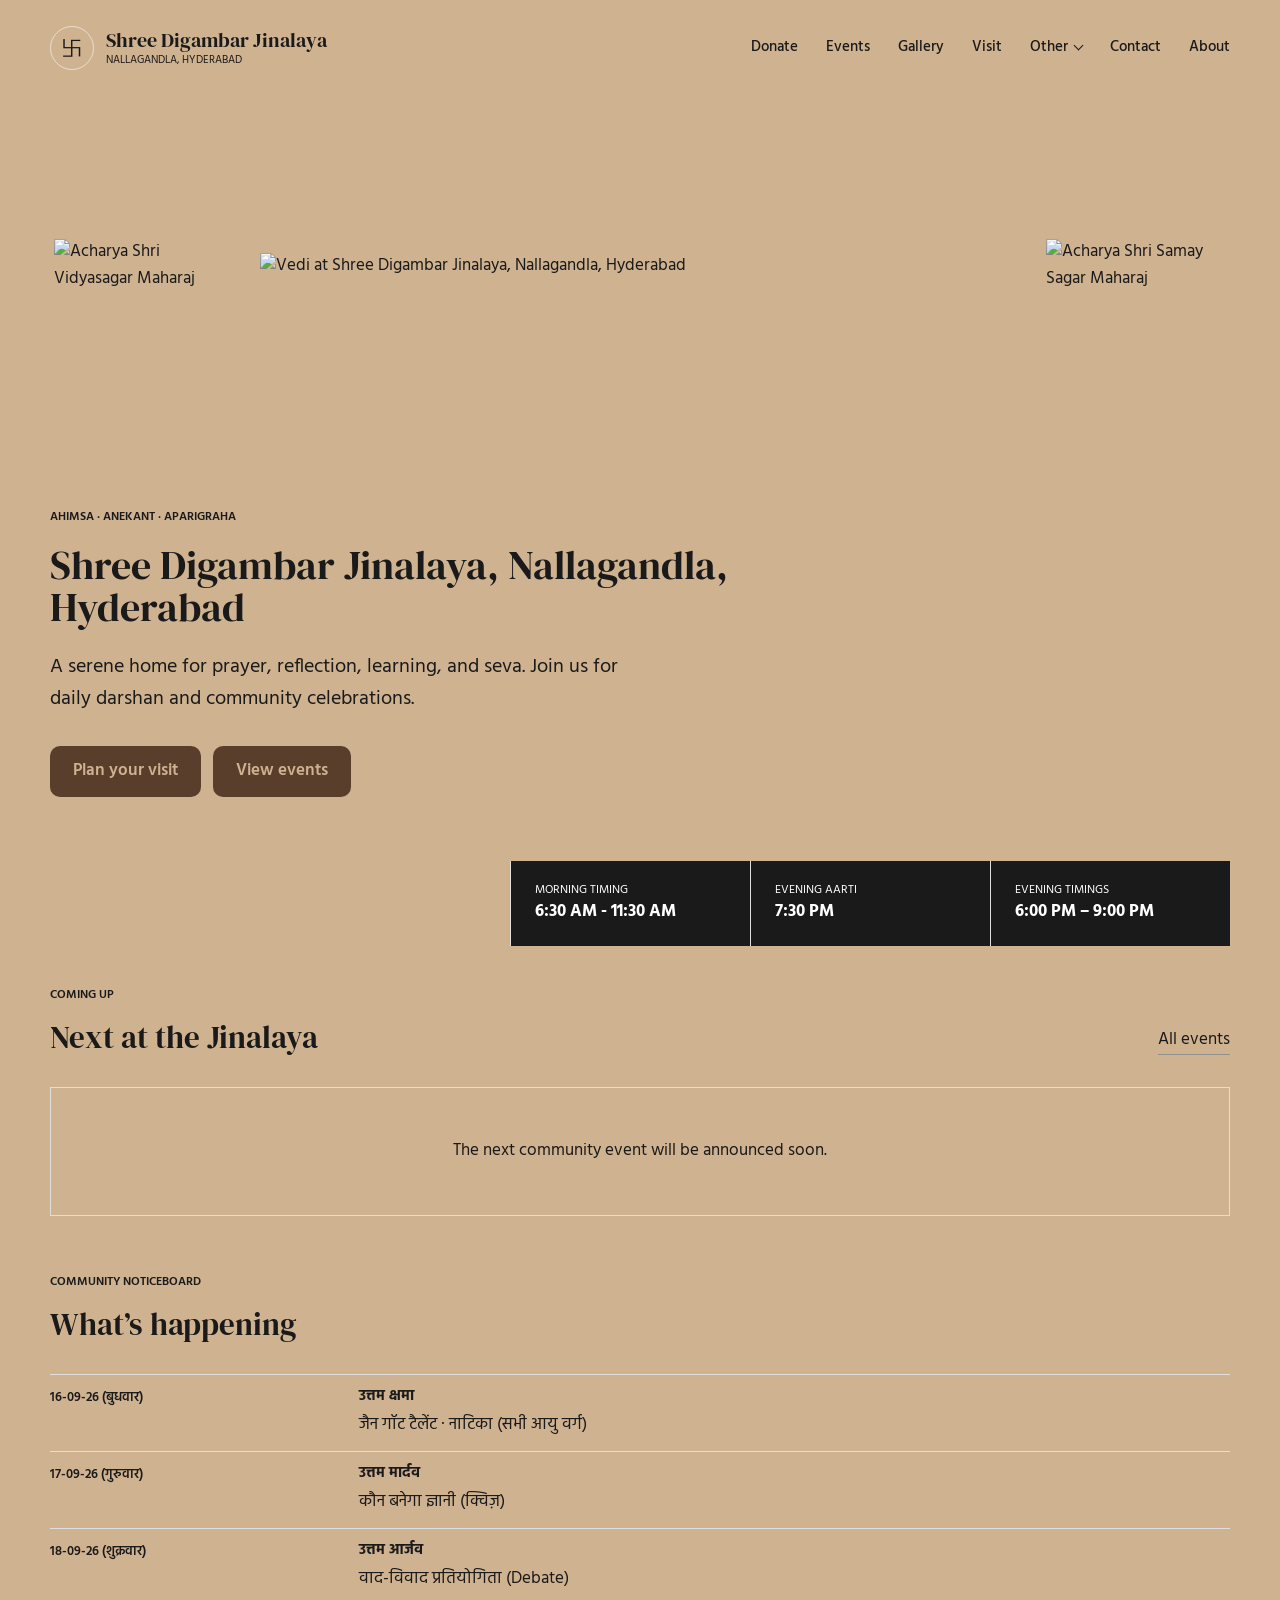
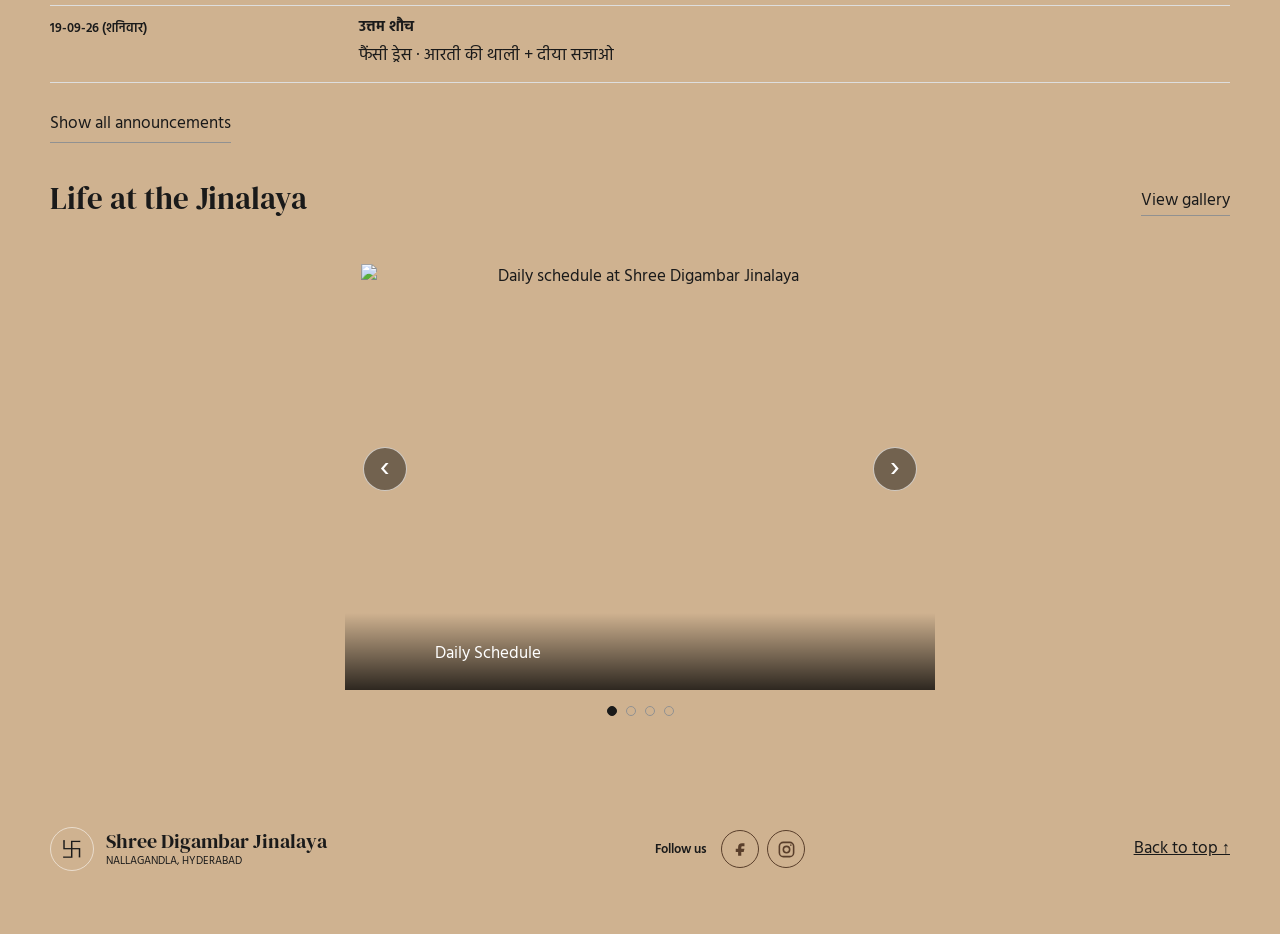
==== index.html @ 064d0849 "v0.1" ====
<!doctype html>
<html lang="en">
<head>
  <meta charset="UTF-8" />
  <meta name="viewport" content="width=device-width, initial-scale=1.0" />
  <meta name="description" content="Official website of Shree Digambar Jinalaya, Nallagandla, Hyderabad." />
  <link rel="icon" href="data:image/svg+xml,<svg xmlns='http://www.w3.org/2000/svg' viewBox='0 0 64 64'><text y='50' font-size='48'>ॐ</text></svg>" />
  <script>(()=>{const p=new URLSearchParams(location.search).get("scoutTheme");document.documentElement.dataset.theme=p||(matchMedia("(prefers-color-scheme: dark)").matches?"dark":"light")})();</script>
  <title>Shree Digambar Jinalaya, Nallagandla, Hyderabad</title>
  <link rel="preconnect" href="https://fonts.googleapis.com" />
  <link rel="preconnect" href="https://fonts.gstatic.com" crossorigin />
  <link href="https://fonts.googleapis.com/css2?family=DM+Serif+Display&family=Hind:wght@400;500;600&display=swap" rel="stylesheet" />
  <link rel="stylesheet" href="styles.css" />
</head>
<body>
  <a class="skip-link" href="#main-content">Skip to content</a>
  <header class="site-header" id="top"><div class="header-inner">
    <a class="brand" href="index.html" aria-label="Temple home"><span class="brand-mark" aria-hidden="true">卐</span><span><strong data-temple-name>Shree Digambar Jinalaya</strong><small>Nallagandla, Hyderabad</small></span></a>
    <button class="menu-button" type="button" aria-expanded="false" aria-controls="primary-nav"><span class="menu-icon" aria-hidden="true"></span><span class="sr-only">Open navigation</span></button>
    <nav id="primary-nav" aria-label="Primary navigation"><a class="nav-donate" href="donate.html">Donate</a><a href="events.html">Events</a><a href="gallery.html">Gallery</a><a href="visit.html">Visit</a><a href="contact.html">Contact</a><a href="about.html">About</a></nav>
  </div></header>
  <main id="main-content">
    <section class="hero" aria-labelledby="hero-title">
      <div class="hero-media"><img class="hero-guide-image hero-guide-image-left" src="assets/images/Home/VidhyaSagarMaharaj.png" alt="Acharya Shri Vidyasagar Maharaj" /><img id="hero-image" class="hero-image" src="" alt="" /><img class="hero-guide-image hero-guide-image-right" src="assets/images/Home/SamaySagar.png" alt="Acharya Shri Samay Sagar Maharaj" /></div>
      <div class="hero-content reveal"><p class="eyebrow">Ahimsa · Anekant · Aparigraha</p><h1 id="hero-title"></h1><p id="hero-welcome" class="hero-copy"></p><div class="hero-actions"><a class="button button-primary" href="visit.html">Plan your visit</a><a class="button button-primary" href="events.html">View events</a></div></div>
      <div class="darshan-strip" aria-label="Temple timings"><div><span>Morning timing</span><strong id="opening-time"></strong></div><div><span>Evening aarti</span><strong id="aarti-time"></strong></div><div><span>Evening timings</span><strong id="evening-hours"></strong></div></div>
    </section>
    <section class="section next-event-section" aria-labelledby="next-event-heading">
      <div class="section-heading reveal"><div><p class="eyebrow">Coming up</p><h2 id="next-event-heading">Next at the Jinalaya</h2></div><a class="text-link" href="events.html">All events</a></div>
      <div id="next-event"></div>
    </section>
    <section class="section announcements-section" aria-labelledby="announcements-heading">
      <div class="section-heading reveal"><div><p class="eyebrow">Community noticeboard</p><h2 id="announcements-heading">What’s happening</h2></div></div>
      <div class="announcement-list" id="announcement-list"></div>
      <button class="text-button announcement-toggle" id="announcement-toggle" type="button" aria-expanded="false" hidden>Show all announcements</button>
    </section>
    <section class="section home-gallery" aria-labelledby="home-gallery-title">
      <div class="section-heading reveal">
        <div>
          <h2 id="home-gallery-title"></h2>
        </div>
        <a class="text-link" href="gallery.html">View gallery</a>
      </div>
      <div id="home-slideshow"></div>
    </section>

    <dialog id="home-image-dialog" aria-label="Highlight image preview">
      <button class="dialog-close" type="button" aria-label="Close image preview">×</button>
      <img src="" alt="" />
      <p></p>
    </dialog>
  </main>
	<script src="content.js"></script>
  <script src="shared-layout.js?v=2"></script>
	<script src="image-data.js?v=2"></script>
  <script src="app.js?v=3"></script></body>
</html>
---- styles.css ----
:root {
  color-scheme: light;
  --cp-bg: #CFB290;
  --cp-bg-elevated: #CFB290;
  --cp-surface: #CFB290;
  --cp-surface-soft: #CFB290;
  --cp-border: #dedede;
  --cp-border-strong: #919191;
  --cp-text: #1a1a1a;
  --cp-text-muted: #1a1a1a;
  --cp-text-soft: #1a1a1a;
  --cp-accent: #1a1a1a;
  --cp-accent-hover: #1a1a1a;
  --cp-accent-soft: rgba(177, 31, 75, 0.08);
  --cp-accent-fg: #1a1a1a;
  --cp-success: #16a34a;
  --cp-danger: #dc2626;
  --cp-warning: #f59e0b;
  --cp-link: #1a1a1a;
  --cp-shadow: 0 18px 48px rgba(0, 0, 0, 0.12);
  --cp-overlay: rgba(255, 255, 255, 0.8);
  --cp-panel: #CFB290;
  --cp-panel-strong: #CFB290;
  --cp-sheen: rgba(255, 255, 255, 0.55);
  --cp-highlight: rgba(177, 31, 75, 0.12);
}

html[data-theme="dark"] {
  color-scheme: light;
  --cp-bg: #CFB290;
  --cp-bg-elevated: #CFB290;
  --cp-surface: #CFB290;
  --cp-surface-soft: #CFB290;
  --cp-border: #765f49;
  --cp-border-strong: #593e2b;
  --cp-text: #1a1a1a;
  --cp-text-muted: #1a1a1a;
  --cp-text-soft: #1a1a1a;
  --cp-accent: #1a1a1a;
  --cp-accent-hover: #1a1a1a;
  --cp-accent-soft: rgba(177, 31, 75, 0.08);
  --cp-accent-fg: #1a1a1a;
  --cp-success: #4ade80;
  --cp-danger: #dc2626;
  --cp-warning: #8a5200;
  --cp-link: #1a1a1a;
  --cp-shadow: 0 18px 48px rgba(0, 0, 0, 0.18);
  --cp-overlay: rgba(207, 178, 144, 0.88);
  --cp-panel: #CFB290;
  --cp-panel-strong: #CFB290;
  --cp-sheen: rgba(255, 255, 255, 0.45);
  --cp-highlight: rgba(177, 31, 75, 0.12);
}

* { box-sizing: border-box; }
html { scroll-behavior: smooth; }
body { margin: 0; background: var(--cp-bg); color: var(--cp-text); font-family: "Hind", "Segoe UI", Aptos, Calibri, -apple-system, BlinkMacSystemFont, sans-serif; font-size: 1.05rem; line-height: 1.6; }
body::before { content: ""; position: fixed; inset: 0; z-index: -1; background-image: radial-gradient(var(--cp-border) 0.7px, transparent 0.7px); background-size: 20px 20px; opacity: 0.35; }
h1, h2, h3, h4, p { margin-top: 0; }
h1, h2 { font-family: "DM Serif Display", Georgia, serif; font-weight: 400; line-height: 1.05; letter-spacing: 0; }
h2 { max-width: 700px; margin-bottom: 0; font-size: clamp(1.1515rem, 2.45vw, 2.156rem); }
h3, h4 { line-height: 1.2; }
h3 { font-size: 0.819em; }
h4 { font-size: 0.7em; }
a { color: inherit; }
button { color: inherit; font: inherit; }
img { display: block; max-width: 100%; }
.sr-only { position: absolute; width: 1px; height: 1px; padding: 0; margin: -1px; overflow: hidden; clip: rect(0, 0, 0, 0); white-space: nowrap; border: 0; }
.skip-link { position: fixed; top: 8px; left: 8px; z-index: 100; padding: 8px 12px; background: var(--cp-surface); color: var(--cp-text); transform: translateY(-150%); }
.skip-link:focus { transform: translateY(0); }

.site-header { position: relative; z-index: 10; width: 100%; background: var(--cp-bg); color: var(--cp-accent-fg); }
.header-inner { width: min(1180px, calc(100% - 40px)); height: 96px; margin: auto; display: flex; align-items: center; justify-content: space-between; }
.brand { display: inline-flex; align-items: center; gap: 12px; text-decoration: none; line-height: 1.1; }
.brand-mark { display: grid; place-items: center; width: 44px; aspect-ratio: 1; border: 1px solid var(--cp-sheen); border-radius: 50%; font-family: Georgia, serif; font-size: 1.25rem; }
.brand strong, .brand small { display: block; }
.brand strong { font-family: "DM Serif Display", Georgia, serif; font-size: 1.25rem; font-weight: 400; }
.brand small { margin-top: 4px; font-size: 0.68rem; letter-spacing: 0; text-transform: uppercase; }
nav { display: flex; align-items: center; gap: 28px; }
nav a { position: relative; text-decoration: none; font-size: 0.92rem; font-weight: 500; }
nav a::after { content: ""; position: absolute; right: 0; bottom: -5px; left: 0; height: 1px; background: var(--cp-accent-fg); transform: scaleX(0); transition: transform 180ms ease; }
nav a:hover::after { transform: scaleX(1); }
nav a.active::after { transform: scaleX(1); }
#primary-nav .nav-submenu { position: relative; }
#primary-nav .nav-submenu summary { display: flex; align-items: center; gap: 7px; font-size: 0.92rem; font-weight: 500; cursor: pointer; list-style: none; }
#primary-nav .nav-submenu summary::-webkit-details-marker { display: none; }
#primary-nav .nav-submenu summary::after { width: 6px; height: 6px; border-right: 1px solid currentColor; border-bottom: 1px solid currentColor; content: ""; transform: translateY(-2px) rotate(45deg); transition: transform 180ms ease; }
#primary-nav .nav-submenu[open] summary::after { transform: translateY(2px) rotate(225deg); }
#primary-nav .nav-submenu.active summary { font-weight: 600; }
#primary-nav .submenu-items { position: absolute; top: calc(100% + 14px); right: 0; z-index: 20; display: none; min-width: 190px; padding: 14px 16px; border: 1px solid var(--cp-border); background: var(--cp-surface); box-shadow: 0 14px 28px rgba(42, 29, 20, 0.14); }
#primary-nav .nav-submenu[open] > .submenu-items { display: grid; gap: 10px; }
#primary-nav .nested-submenu > .submenu-items { top: -15px; right: calc(100% + 16px); }
#primary-nav .submenu-items a { white-space: nowrap; }
.menu-button { display: none; width: 44px; height: 44px; border: 1px solid var(--cp-sheen); border-radius: 0.625rem; background: transparent; }
.menu-icon, .menu-icon::before, .menu-icon::after { display: block; width: 20px; height: 2px; margin: auto; background: var(--cp-accent-fg); content: ""; }
.menu-icon::before { transform: translateY(-6px); }
.menu-icon::after { transform: translateY(4px); }

.hero { color: var(--cp-accent-fg); background: #CFB290; }
.hero-media { display: grid; min-height: 340px; grid-template-columns: minmax(56px, 1fr) minmax(0, 760px) minmax(56px, 1fr); place-items: center; gap: clamp(8px, 2vw, 28px); padding: 36px 20px; background: #cfb290; }
.hero-guide-image { display: block; width: min(180px, 100%); max-height: 300px; object-fit: contain; }
.hero-guide-image-left { grid-column: 1; justify-self: end; }
.hero-guide-image-right { grid-column: 3; justify-self: start; }
.hero-image { grid-column: 2; display: block; width: 100%; height: auto; }
.hero-content { width: min(1180px, calc(100% - 40px)); margin: 0 auto; padding: 72px 0 64px; }
.eyebrow { margin-bottom: 16px; color: var(--cp-accent); font-size: 0.78rem; font-weight: 600; letter-spacing: 0; text-transform: uppercase; }
.hero .eyebrow { color: var(--cp-accent-fg); }
h1 { max-width: 820px; margin-bottom: 22px; font-size: clamp(1.19rem, 3.15vw, 2.66rem); }
.hero-copy { max-width: 610px; margin-bottom: 30px; font-size: clamp(1.05rem, 2vw, 1.28rem); }
.hero-actions { display: flex; flex-wrap: wrap; gap: 12px; }
.button { min-height: 48px; display: inline-flex; align-items: center; justify-content: center; padding: 11px 22px; border: 1px solid transparent; border-radius: 0.625rem; text-decoration: none; font-weight: 600; }
.button-primary, .festival-calendar-day.has-events { background: #593E2B; color: var(--cp-bg); }
.button-primary:hover { background: #493222; }
.button-quiet { border-color: var(--cp-sheen); background: var(--cp-panel); color: #ffffff; }
.darshan-strip { display: grid; width: min(720px, calc(100% - 40px)); margin: 0 max(20px, calc((100% - 1180px) / 2)) 0 auto; grid-template-columns: repeat(3, 1fr); background: #1a1a1a; color: #ffffff; }
.darshan-strip div { min-width: 165px; padding: 20px 24px; border-left: 1px solid var(--cp-border); }
.darshan-strip span, .darshan-strip strong { display: block; }
.darshan-strip span { color: #ffffff; font-size: 0.72rem; text-transform: uppercase; }

.announcement-bar { display: grid; width: min(1180px, calc(100% - 40px)); margin: 0 auto; grid-template-columns: auto 1fr; align-items: center; gap: 30px; padding: 15px 20px; overflow: hidden; background: var(--cp-accent); color: var(--cp-bg); }
.announcement-bar strong { font-size: 0.76rem; text-transform: uppercase; }
.ticker-window { overflow: hidden; }
.ticker-track { display: flex; width: max-content; animation: ticker 38s linear infinite; }
.announcement-bar:hover .ticker-track,
.announcement-bar:focus-within .ticker-track { animation-play-state: paused; }
.ticker-track span { padding-right: 64px; white-space: nowrap; }
.ticker-track span::after { content: "◆"; margin-left: 64px; font-size: 0.5rem; }
@keyframes ticker { to { transform: translateX(-50%); } }

.next-event { display: grid; grid-template-columns: 110px minmax(0, 1fr) auto; gap: 32px; align-items: center; padding: 34px 0; border-top: 1px solid var(--cp-border); border-bottom: 1px solid var(--cp-border); }
.next-event time { text-align: center; text-transform: uppercase; }
.next-event time strong, .next-event time span { display: block; }
.next-event time strong { color: var(--cp-accent); font-family: "DM Serif Display", Georgia, serif; font-size: 3.5rem; font-weight: 400; line-height: 0.9; }
.next-event time span { margin-top: 8px; font-size: 0.78rem; font-weight: 600; }
.next-event-copy h3 { margin: 4px 0 8px; font-family: "DM Serif Display", Georgia, serif; font-size: clamp(1.26rem, 2.8vw, 1.96rem); font-weight: 400; }
.next-event-copy p { margin-bottom: 0; }
.next-event-actions { display: flex; max-width: 210px; flex-direction: column; align-items: stretch; gap: 10px; text-align: center; }
.next-event-actions .text-link { align-self: center; margin-top: 5px; }

.announcement-list { border-top: 1px solid var(--cp-border); }
.announcement-item { display: grid; grid-template-columns: minmax(160px, 0.32fr) 1fr; gap: 30px; padding: 12px 0; border-bottom: 1px solid var(--cp-border); }
.announcement-item[hidden] { display: none; }
.announcement-date { margin: 0; color: var(--cp-accent); font-size: 0.82rem; font-weight: 600; }
.announcement-item h3 { margin: 0; font-size: 0.945rem; }
.announcement-item h3 + p { margin: 7px 0 0; color: var(--cp-text-muted); }
.announcement-toggle { margin-top: 24px; padding: 4px 0; }

.page-masthead { background: var(--cp-bg); color: var(--cp-accent-fg); }
.page-masthead > div { width: min(1180px, calc(100% - 40px)); margin: auto; padding: 20px 0 0px; }
.page-masthead h1 { margin-bottom: 14px; }
.page-masthead p:last-child { max-width: 650px; margin: 0; color: var(--cp-text); }

.section { width: min(1180px, calc(100% - 40px)); margin: auto; padding: 40px 0; }
main > .section + .section { padding-top: 0; }
.section-heading { display: flex; align-items: end; justify-content: space-between; gap: 30px; margin-bottom: 32px; }
.text-button, .text-link { border: 0; border-bottom: 1px solid var(--cp-border-strong); background: transparent; text-decoration: none; cursor: pointer; }
.section-note { max-width: 280px; margin: 0; color: var(--cp-text-muted); }
.home-links { padding-top: 40px; }
.link-grid { display: grid; grid-template-columns: repeat(auto-fit, minmax(220px, 1fr)); border-top: 1px solid var(--cp-border); }
.link-grid > a, .link-grid > div { min-height: 220px; padding: 28px 24px; border-right: 1px solid var(--cp-border); color: inherit; text-decoration: none; }
.link-grid > :first-child { border-left: 1px solid var(--cp-border); }
.link-grid span { color: var(--cp-accent); font-size: 0.78rem; }
.link-grid h3 { margin: 35px 0 8px; font-size: 1.015rem; }
.link-grid p { margin: 0; color: var(--cp-text); }
.event-grid { border-top: 1px solid var(--cp-border); }
.event-item { display: grid; grid-template-columns: 100px minmax(0, 0.8fr) minmax(300px, 1.2fr); gap: 30px; padding: 32px 0; border-bottom: 1px solid var(--cp-border); }
.event-item time { width: 72px; text-align: center; text-transform: uppercase; }
.event-item time strong { display: block; color: var(--cp-accent); font-family: "DM Serif Display", Georgia, serif; font-size: 2.6rem; font-weight: 400; line-height: 1; }
.event-item time span, .event-meta { color: var(--cp-text); font-size: 0.78rem; }
.event-item h3 { margin: 5px 0 6px; font-size: 1.05rem; }
.event-item p { margin-bottom: 0; }
.event-details { padding-left: 30px; border-left: 1px solid var(--cp-border); }
.event-details strong { color: var(--cp-accent); font-size: 0.78rem; text-transform: uppercase; }
.event-details ul { display: grid; gap: 6px; margin: 8px 0 0; padding-left: 20px; color: var(--cp-text); }
.event-details-link { margin-top: 20px; }
.event-photo-trigger { display: grid; width: min(260px, 100%); margin-top: 20px; padding: 0; border: 1px solid var(--cp-border); background: transparent; cursor: pointer; text-align: left; }
.event-photo-trigger img { width: 100%; aspect-ratio: 16 / 9; object-fit: cover; }
.event-photo-trigger span { padding: 9px 12px; color: var(--cp-accent); font-size: 0.82rem; font-weight: 600; }
.event-photo-dialog { width: min(920px, calc(100% - 32px)); }
.event-photo-viewer { display: grid; grid-template-columns: minmax(0, 1fr) 240px; }
.event-photo-viewer > img { width: 100%; height: min(70vh, 680px); object-fit: contain; }
.event-photo-copy { display: flex; min-width: 0; flex-direction: column; padding: 28px; }
.event-photo-copy h2 { margin-bottom: 12px; font-size: 0.882rem; }
.event-photo-copy p { padding: 0; color: var(--cp-text-muted); }
.event-photo-actions { display: flex; align-items: center; justify-content: space-between; gap: 12px; margin-top: auto; padding-top: 24px; }
.event-photo-actions button { display: grid; width: 40px; height: 40px; place-items: center; padding: 0; border: 1px solid var(--cp-border); background: transparent; cursor: pointer; font-size: 1.5rem; }
.event-photo-actions button[hidden] { display: none; }
.event-photo-count { font-size: 0.82rem; }
.history-panel { margin-top: 32px; padding: 28px; border: 1px solid var(--cp-border); background: var(--cp-surface); }
.history-heading { display: flex; align-items: center; justify-content: space-between; }
.close-button, .dialog-close { width: 40px; height: 40px; border: 1px solid var(--cp-border); border-radius: 50%; background: var(--cp-surface); cursor: pointer; font-size: 1.5rem; }
.history-list article { display: grid; grid-template-columns: minmax(190px, 0.35fr) 1fr; gap: 20px; padding: 20px 0; border-top: 1px solid var(--cp-border); }
.history-list time { color: var(--cp-text); }
.history-list h4, .history-list p { margin-bottom: 4px; }
.history-list h4 { font-size: 1.05rem; }
.history-list .text-link { display: inline-block; margin-top: 8px; }
.history-band { background: var(--cp-bg); }
.history-band .section { padding-top: 0; }

.temple-directory-masthead > div { padding-bottom: 34px; }
.temple-directory-masthead .eyebrow { margin-bottom: 10px; }
.temple-directory-section { padding-top: 28px; }
.directory-toolbar { display: flex; align-items: end; justify-content: space-between; gap: 32px; margin-bottom: 32px; padding-bottom: 24px; border-bottom: 1px solid var(--cp-border-strong); }
.directory-toolbar h2 { margin-bottom: 7px; }
.directory-toolbar p { margin: 0; color: var(--cp-text-muted); }
.directory-search { display: grid; width: min(390px, 100%); gap: 7px; font-size: 0.82rem; font-weight: 600; }
.directory-search input { width: 100%; min-height: 46px; padding: 9px 13px; border: 1px solid var(--cp-border-strong); border-radius: 4px; background: var(--cp-surface); color: var(--cp-text); font: inherit; }
.directory-search input:focus { outline: 2px solid var(--cp-text); outline-offset: 2px; }
.temple-directory-grid { display: grid; grid-template-columns: repeat(2, minmax(0, 1fr)); border-top: 1px solid var(--cp-border); border-left: 1px solid var(--cp-border); }
.temple-directory-card { display: flex; min-width: 0; min-height: 330px; flex-direction: column; padding: 26px; border-right: 1px solid var(--cp-border); border-bottom: 1px solid var(--cp-border); transition-delay: var(--reveal-delay, 0ms); }
.temple-card-heading { display: flex; align-items: center; justify-content: space-between; gap: 20px; }
.temple-card-heading span { color: #593e2b; font-family: "DM Serif Display", Georgia, serif; font-size: 1.45rem; }
.temple-card-heading p { margin: 0; padding: 3px 8px; border: 1px solid var(--cp-border-strong); border-radius: 999px; font-size: 0.7rem; font-weight: 600; }
.temple-card-details { display: grid; grid-template-columns: minmax(0, 1fr) 180px; align-items: start; gap: 20px; margin-bottom: 20px; }
.temple-card-image { width: 180px; aspect-ratio: 16 / 9; background: var(--cp-surface-soft); object-fit: contain; }
.temple-directory-card h3 { max-width: 520px; margin: 20px 0; font-family: "DM Serif Display", Georgia, serif; font-size: 1.2rem; font-weight: 400; }
.temple-directory-card address { display: grid; min-width: 0; gap: 4px; color: var(--cp-text-muted); font-style: normal; overflow-wrap: anywhere; }
.temple-directory-card address strong { color: var(--cp-text); font-size: 0.75rem; text-transform: uppercase; }
.temple-directory-card address a { width: fit-content; }
.temple-card-actions { display: flex; align-items: center; justify-content: space-between; gap: 16px; margin-top: auto; }
.temple-card-actions .button { min-height: 34px; padding: 5px 11px; font-size: 0.8rem; }
.directory-note { max-width: none; margin: 28px 0 0; color: var(--cp-text-muted); font-size: 0.85rem; white-space: nowrap; }

@media (max-width: 900px) {
  .directory-note { white-space: normal; }
}
.directory-empty { padding: 60px 20px; border: 1px solid var(--cp-border); text-align: center; }

.festival-intro { display: flex; align-items: start; justify-content: space-between; gap: 40px; margin-bottom: 34px; padding-bottom: 26px; border-bottom: 1px solid var(--cp-border-strong); }
.festival-intro h1 { margin-bottom: 10px; }
.festival-intro p { max-width: 700px; margin-bottom: 0; }
.festival-year { flex: 0 0 auto; padding: 7px 12px; border: 1px solid var(--cp-border-strong); font-size: 0.78rem; font-weight: 600; text-transform: uppercase; }
.festival-period-controls { display: flex; align-items: end; justify-content: space-between; gap: 24px; margin-bottom: 18px; }
.festival-period-selectors { display: flex; gap: 12px; }
.festival-period-selectors label { display: grid; gap: 7px; color: var(--cp-text); font-size: 0.78rem; font-weight: 600; }
.festival-period-selectors select { min-width: 150px; min-height: 44px; padding: 8px 34px 8px 12px; border: 1px solid var(--cp-border-strong); border-radius: 4px; background: var(--cp-surface); color: var(--cp-text); font: inherit; }
.festival-period-selectors select:focus { outline: 2px solid var(--cp-text); outline-offset: 2px; }
.festival-view-link { padding: 8px 0 6px; border-bottom: 1px solid currentColor; color: var(--cp-text); text-decoration: none; font-size: 0.86rem; font-weight: 600; }
.festival-view-link:hover { border-bottom-width: 2px; }
.festival-filters { display: grid; grid-template-columns: minmax(260px, 1.8fr) minmax(150px, 0.7fr) minmax(150px, 0.7fr) auto; align-items: end; gap: 14px; margin-bottom: 18px; padding: 20px; border-block: 1px solid var(--cp-border-strong); background: var(--cp-surface-soft); }
.festival-filters label { display: grid; min-width: 0; gap: 7px; color: var(--cp-text); font-size: 0.78rem; font-weight: 600; }
.festival-filters input, .festival-filters select { width: 100%; min-height: 46px; padding: 9px 12px; border: 1px solid var(--cp-border-strong); border-radius: 4px; background: var(--cp-surface); color: var(--cp-text); font: inherit; }
.festival-filters input:focus, .festival-filters select:focus { outline: 2px solid var(--cp-text); outline-offset: 2px; }
.festival-filters .button { min-height: 46px; padding: 9px 16px; white-space: nowrap; }
.festival-results-heading { display: flex; justify-content: flex-end; min-height: 24px; margin-bottom: 10px; }
.festival-results-heading p { margin: 0; color: var(--cp-text-muted); font-size: 0.82rem; }
.festival-list { border-top: 1px solid var(--cp-border-strong); }
.festival-date-group { display: grid; grid-template-columns: minmax(190px, 0.32fr) minmax(0, 1fr); gap: clamp(28px, 5vw, 70px); padding: 30px 0; border-bottom: 1px solid var(--cp-border); }
.festival-date-heading { display: grid; align-content: start; gap: 8px; }
.festival-date-heading time { color: var(--cp-text); font-family: "DM Serif Display", Georgia, serif; font-size: 1.12rem; line-height: 1.35; }
.festival-date-heading span { color: var(--cp-text-muted); font-size: 0.76rem; font-weight: 600; }
.festival-date-entries { display: grid; gap: 18px; }
.festival-darpan-entry { display: grid; grid-template-columns: minmax(130px, 0.36fr) minmax(0, 1fr) auto; align-items: center; gap: 18px; padding-bottom: 18px; border-bottom: 1px solid var(--cp-border); }
.festival-darpan-entry:last-child { padding-bottom: 0; border-bottom: 0; }
.festival-type { color: var(--cp-text-muted); font-size: 0.72rem; font-weight: 600; }
.festival-darpan-entry h3 { margin: 0; font-family: "DM Serif Display", Georgia, serif; font-size: 1.12rem; font-weight: 400; }
.festival-darpan-entry p { min-width: 82px; margin: 0; padding: 5px 9px; border: 1px solid var(--cp-border-strong); color: var(--cp-text); text-align: center; font-size: 0.78rem; font-weight: 600; }
.festival-calendar { width: 100%; overflow-x: auto; padding-bottom: 8px; }
.festival-calendar-inner { min-width: 1120px; border-top: 1px solid var(--cp-border-strong); border-left: 1px solid var(--cp-border); }
.festival-calendar-weekdays, .festival-calendar-grid { display: grid; grid-template-columns: repeat(7, minmax(0, 1fr)); }
.festival-calendar-weekdays span { padding: 15px 12px; border-right: 1px solid var(--cp-border); border-bottom: 1px solid var(--cp-border-strong); background: var(--cp-surface-soft); text-align: center; font-size: 0.96rem; font-weight: 600; }
.festival-calendar-day { min-height: 200px; padding: 14px; border-right: 1px solid var(--cp-border); border-bottom: 1px solid var(--cp-border); background: var(--cp-surface); }
.festival-calendar-day.is-outside { background: var(--cp-surface-soft); }
.festival-calendar-day > time { display: block; margin-bottom: 14px; color: var(--cp-text-muted); font-size: 1rem; font-weight: 600; }
.festival-calendar-day.has-events > time { color: var(--cp-bg); }
.festival-calendar-events { display: grid; gap: 11px; }
.festival-calendar-event { display: grid; gap: 4px; padding: 10px 11px; border-left: 2px solid var(--cp-border-strong); background: var(--cp-surface-soft); }
.festival-calendar-event--tirthankar { border-left-color: #9a5d27; }
.festival-calendar-event--acharya { border-left-color: #486b66; }
.festival-calendar-event span { color: var(--cp-text-muted); font-size: 0.8rem; font-weight: 600; }
.festival-calendar-event strong { color: var(--cp-text); font-size: 0.94rem; font-weight: 600; line-height: 1.45; }
.festival-calendar-event small { color: var(--cp-text-muted); font-size: 0.84rem; }
.festival-calendar-day.has-events .festival-calendar-event { border-left-color: var(--cp-bg); background: transparent; }
.festival-calendar-day.has-events .festival-calendar-event span,
.festival-calendar-day.has-events .festival-calendar-event strong,
.festival-calendar-day.has-events .festival-calendar-event small { color: var(--cp-bg); }
.festival-empty { margin: 0; padding: 56px 20px; border-bottom: 1px solid var(--cp-border); color: var(--cp-text-muted); text-align: center; }
.festival-item { display: grid; grid-template-columns: minmax(160px, 0.28fr) minmax(0, 1fr); gap: clamp(28px, 6vw, 80px); padding: 30px 0; border-bottom: 1px solid var(--cp-border); }
.festival-date { margin: 0; color: var(--cp-text); font-size: 0.84rem; font-weight: 600; line-height: 1.5; }
.festival-copy h3 { margin: 0 0 9px; font-family: "DM Serif Display", Georgia, serif; font-size: 1.22rem; font-weight: 400; }
.festival-copy p { max-width: 760px; margin-bottom: 0; color: var(--cp-text-muted); }
.festival-copy ul { display: grid; gap: 7px; margin: 14px 0 0; padding-left: 20px; }
.festival-note { margin-top: 32px; padding: 20px 22px; border-left: 3px solid var(--cp-border-strong); background: var(--cp-surface); }
.festival-note p { margin: 0; }
.festival-source { margin-top: 24px; color: var(--cp-text-muted); font-size: 0.85rem; }
.festival-source a { font-weight: 600; }

.event-detail-masthead > div { padding-bottom: 24px; }
.event-detail-masthead h1 { max-width: none; white-space: nowrap; }
.event-back-link { display: inline-block; margin-bottom: 36px; }
.event-detail-section { padding-top: 24px; }
.event-detail-actions { display: flex; flex-wrap: wrap; gap: 12px; margin-bottom: 48px; padding-bottom: 32px; border-bottom: 1px solid var(--cp-border); }
.event-detail-actions[hidden] { display: none; }
.event-detail-layout { display: grid; grid-template-columns: 0.85fr 1.15fr; gap: clamp(50px, 10vw, 140px); }
.event-detail-layout h2, .event-gallery-heading h2 { font-size: clamp(0.98rem, 1.96vw, 1.568rem); }
.event-facts { margin: 32px 0 0; }
.event-facts div { display: grid; grid-template-columns: 90px 1fr; gap: 20px; padding: 14px 0; border-top: 1px solid var(--cp-border); }
.event-facts dt { color: var(--cp-text); }
.event-facts dd { margin: 0; }
.event-program { display: grid; gap: 10px; margin: 32px 0 0; padding-left: 22px; }
.event-gallery-heading { display: flex; align-items: end; justify-content: space-between; gap: 30px; margin-top: 56px; padding-top: 32px; border-top: 1px solid var(--cp-border); }
.event-gallery-heading p { max-width: 320px; margin: 0; color: var(--cp-text-muted); }
.event-image-grid { display: grid; grid-template-columns: repeat(3, minmax(0, 1fr)); gap: 12px; margin-top: 32px; }
.event-image-grid.is-empty { min-height: 100px; }
.event-image-item { width: 100%; aspect-ratio: 4 / 3; overflow: hidden; padding: 0; border: 1px solid var(--cp-border); background: var(--cp-surface-soft); cursor: zoom-in; }
.event-image-item img { width: 100%; height: 100%; object-fit: cover; transition: transform 450ms ease; }
.event-image-item:hover img { transform: scale(1.035); }

.about-band { background: var(--cp-bg); }
.about-inner, .visit-inner, .contact-inner { width: min(1180px, calc(100% - 40px)); margin: auto; padding: 110px 0; display: grid; grid-template-columns: 1.15fr 0.85fr; gap: clamp(50px, 10vw, 140px); }
.about-inner { padding-top: 32px; padding-bottom: 0; }
.about-band + .section { padding-top: 32px; }
.about-copy > p:not(.eyebrow), .visit-copy > p:not(.eyebrow), .seva-copy > p:not(.eyebrow) { max-width: 650px; margin: 28px 0; color: var(--cp-text); font-size: 1.14rem; }
.values-list { margin: 0; }
.values-list div { padding: 24px 0; border-top: 1px solid var(--cp-border); }
.values-list dt { color: var(--cp-accent); font-family: "DM Serif Display", Georgia, serif; font-size: 1.8rem; }
.values-list dd { margin: 5px 0 0; color: var(--cp-text-muted); }

.gallery-grid { display: grid; grid-template-columns: repeat(3, minmax(0, 1fr)); gap: 12px; }
.gallery-item { position: relative; width: 100%; aspect-ratio: 4 / 3; overflow: hidden; padding: 8px; border: 2px solid #593e2b; border-radius: 4px; background: var(--cp-bg); box-shadow: 0 5px 14px rgba(26, 26, 26, 0.16); cursor: zoom-in; transition: border-color 220ms ease, box-shadow 220ms ease, transform 220ms ease; }
.gallery-item img { width: 100%; height: 100%; object-fit: contain; transition: transform 450ms ease; }
.gallery-item:hover { border-color: #1a1a1a; box-shadow: 0 8px 20px rgba(26, 26, 26, 0.24); transform: translateY(-2px); }
.gallery-item:hover img { transform: scale(1.025); }
.gallery-toolbar { display: flex; align-items: center; justify-content: space-between; gap: 20px; margin-bottom: 32px; }
.gallery-toolbar p { margin: 0; color: var(--cp-text); font-style: italic; font-size: 0.70rem; }
.gallery-pagination { display: flex; align-items: center; justify-content: center; gap: 18px; margin-top: 32px; }
.gallery-pagination[hidden] { display: none; }
.gallery-pagination p { min-width: 90px; margin: 0; text-align: center; }
.gallery-page-button { display: grid; width: 40px; height: 40px; place-items: center; padding: 0; border: 1px solid var(--cp-border-strong); background: transparent; color: var(--cp-text); cursor: pointer; font-size: 1.5rem; }
.gallery-page-button:disabled { cursor: default; opacity: 0.4; }
.gallery-section { padding-top: 20px; }

.home-gallery { padding-top: 40px; padding-bottom: 40px; }
#home-slideshow { width: min(590px, 100%); margin: 0 auto; }
.slideshow-frame { position: relative; aspect-ratio: 4 / 3; overflow: hidden; background: var(--cp-surface-soft); }
.home-slide { position: absolute; inset: 0; margin: 0; opacity: 0; visibility: hidden; transition: opacity 600ms ease; }
.home-slide.is-active { opacity: 1; visibility: visible; }
.home-slide-open { width: 100%; height: 100%; padding: 0; border: 0; background: transparent; cursor: zoom-in; }
.home-slide-open img { width: 100%; height: 100%; padding: 16px; object-fit: contain; }
.home-slide figcaption { position: absolute; right: 0; bottom: 0; left: 0; padding: 28px 90px 22px; background: linear-gradient(transparent, rgba(0, 0, 0, 0.78)); color: #ffffff; }
.slideshow-button { position: absolute; top: 50%; z-index: 2; display: grid; width: 44px; height: 44px; place-items: center; padding: 0; border: 1px solid rgba(255, 255, 255, 0.65); border-radius: 50%; background: rgba(0, 0, 0, 0.45); color: #ffffff; cursor: pointer; font-size: 2rem; line-height: 1; transform: translateY(-50%); }
.slideshow-previous { left: 18px; }
.slideshow-next { right: 18px; }
.slideshow-indicators { display: flex; justify-content: center; gap: 9px; min-height: 34px; padding-top: 16px; }
.slideshow-indicators button { width: 10px; height: 10px; padding: 0; border: 1px solid var(--cp-border-strong); border-radius: 50%; background: transparent; cursor: pointer; }
.slideshow-indicators button.is-active { border-color: var(--cp-accent); background: var(--cp-accent); }

.manager-shell { width: min(1000px, calc(100% - 40px)); margin: auto; padding: 70px 0 110px; }
.manager-intro { max-width: 720px; margin-bottom: 36px; }
.manager-note { padding: 16px 18px; border-left: 3px solid var(--cp-accent); background: var(--cp-accent-soft); }
.upload-zone { display: grid; place-items: center; min-height: 190px; padding: 28px; border: 2px dashed var(--cp-border-strong); background: var(--cp-surface); text-align: center; cursor: pointer; }
.upload-zone:hover, .upload-zone.is-dragging { border-color: var(--cp-accent); background: var(--cp-accent-soft); }
.upload-zone input { position: absolute; width: 1px; height: 1px; opacity: 0; }
.upload-zone strong, .upload-zone span { display: block; }
.upload-zone span { color: var(--cp-text-muted); }
.manager-actions { display: flex; flex-wrap: wrap; gap: 12px; margin: 24px 0; }
.button-secondary { border-color: var(--cp-border-strong); background: var(--cp-surface); color: var(--cp-text); cursor: pointer; }
.button-danger { border-color: var(--cp-danger); background: transparent; color: var(--cp-danger); cursor: pointer; }
.manager-grid { display: grid; gap: 14px; }
.manager-card { display: grid; grid-template-columns: 170px 1fr auto; gap: 20px; align-items: center; padding: 14px; border: 1px solid var(--cp-border); background: var(--cp-surface); }
.manager-card img { width: 170px; height: 120px; object-fit: cover; }
.manager-card label { display: grid; gap: 5px; color: var(--cp-text-muted); font-size: 0.82rem; }
.manager-card input[type="text"] { width: 100%; padding: 9px 10px; border: 1px solid var(--cp-border); background: var(--cp-bg); color: var(--cp-text); font: inherit; }
.card-actions { display: grid; gap: 7px; }
.icon-button { width: 40px; height: 40px; border: 1px solid var(--cp-border); background: var(--cp-surface-soft); cursor: pointer; }
.hero-choice { display: flex !important; grid-column: 2; align-items: center; gap: 8px; color: var(--cp-text) !important; }
.active-choice { display: flex !important; grid-column: 2; align-items: center; gap: 8px; color: var(--cp-text) !important; }
.empty-state { padding: 50px 20px; border: 1px solid var(--cp-border); color: var(--cp-text-muted); text-align: center; }
.status-message { min-height: 26px; color: var(--cp-success); }

.visit-band { background: var(--cp-bg); color: var(--cp-accent-fg); }
.visit-inner { padding-top: 32px; padding-bottom: 0; }
.visit-band + .section { padding-top: 32px; }
.visit-band .eyebrow { color: var(--cp-accent-fg); }
.visit-copy > p:not(.eyebrow) { color: var(--cp-text); }
.visit-details div { display: flex; justify-content: space-between; gap: 20px; padding: 18px 0; border-top: 1px solid var(--cp-border-strong); }
.visit-details span { color: var(--cp-text); }
.visit-details .button { margin-top: 24px; }
.seva-section { display: grid; grid-template-columns: 0.9fr 1.1fr; gap: clamp(50px, 10vw, 140px); padding-top: 3.25rem; padding-bottom: 0; }
.seva-options > div { position: relative; padding: 22px 0 22px 54px; border-top: 1px solid var(--cp-border); }
.seva-options > div span { position: absolute; left: 0; color: var(--cp-accent); }
.seva-options h3 { margin-bottom: 4px; }
.payment-section { background: inherit; }
.payment-inner { width: min(1180px, calc(100% - 40px)); margin: auto; padding: 40px 0; border-top: 1px solid var(--cp-border); }
.seva-section + .payment-section .payment-inner { padding-top: 3.25rem; }
.payment-intro { margin-bottom: 42px; }
.payment-intro > p:last-child { margin: 24px 0 0; }
.payment-options { display: grid; grid-template-columns: repeat(2, minmax(0, 1fr)); border-top: 1px solid var(--cp-border); }
.payment-option { min-width: 0; padding: 28px; border-right: 1px solid var(--cp-border); border-bottom: 1px solid var(--cp-border); }
.payment-option:first-child { border-left: 1px solid var(--cp-border); }
.payment-number { margin-bottom: 24px; color: var(--cp-accent); font-size: 0.78rem; }
.payment-option h3 { margin-bottom: 24px; font-size: 1.05rem; }
.bank-details { margin: 0; }
.bank-details div { display: grid; grid-template-columns: minmax(120px, 0.8fr) 1.2fr; gap: 18px; padding: 10px 0; border-top: 1px solid var(--cp-border); }
.bank-details dt { color: var(--cp-text); }
.bank-details dd { min-width: 0; margin: 0; overflow-wrap: anywhere; }
.copy-button { margin-left: 8px; padding: 3px 8px; border: 1px solid var(--cp-border-strong); border-radius: 0.625rem; background: transparent; color: var(--cp-text); cursor: pointer; font-size: 0.72rem; }
.upi-qr { display: grid; width: min(260px, 100%); aspect-ratio: 1; place-items: center; margin-inline: auto; padding: 16px; border: 1px solid var(--cp-border);  }
.upi-qr img { width: 100%; height: 100%; object-fit: contain; }
.upi-qr p { margin: 0; color: var(--cp-text); text-align: center; }
.upi-id { margin: 14px 0 0; text-align: center; overflow-wrap: anywhere; }
.upi-pay-link { display: flex; width: fit-content; margin: 20px auto 0; }

.contact-band { background: var(--cp-bg); color: var(--cp-accent-fg); }
.contact-band .eyebrow { color: var(--cp-accent-fg); }
.contact-inner { align-items: end; padding-top: 40px; }
.contact-details { display: grid; gap: 12px; font-style: normal; }
.contact-details a { width: fit-content; }
.contact-address { max-width: 520px; color: var(--cp-text); }
main > .section:last-child,
main > .history-band:last-child .section { padding-bottom: 48px; }
main > .about-band:last-child .about-inner,
main > .visit-band:last-child .visit-inner,
main > .contact-band:last-child .contact-inner { padding-bottom: 48px; }
main.manager-shell { padding-bottom: 48px; }
footer { background: var(--cp-bg); color: var(--cp-text); }
.footer-inner { width: min(1180px, calc(100% - 40px)); min-height: 170px; margin: auto; display: flex; align-items: center; justify-content: space-between; gap: 30px; }
.footer-brand { color: var(--cp-accent-fg); }
.footer-inner p { margin: 0; }
.footer-social { display: flex; align-items: center; gap: 14px; }
.footer-social > span { font-size: 0.82rem; font-weight: 600; }
.social-links { display: flex; gap: 8px; }
.social-link { display: grid; width: 38px; height: 38px; place-items: center; border: 1px solid #593e2b; border-radius: 50%; color: #593e2b; transition: background 180ms ease, color 180ms ease, transform 180ms ease; }
.social-link:hover, .social-link:focus-visible { background: #593e2b; color: #ffffff; transform: translateY(-2px); }
.social-link svg { width: 19px; height: 19px; fill: currentColor; }
.social-link rect, .social-link circle { fill: none; stroke: currentColor; stroke-width: 2; }
.social-link .social-icon-dot { fill: currentColor; stroke: none; }
.mobile-quick-actions { display: none; }

dialog { width: min(1000px, calc(100% - 32px)); padding: 0; border: 1px solid var(--cp-border); background: var(--cp-surface); color: var(--cp-text); }
dialog::backdrop { background: var(--cp-overlay); }
dialog img { width: 100%; max-height: 78vh; object-fit: contain; background: var(--cp-text); }
dialog p { margin: 0; padding: 14px 18px; }
.dialog-close { position: absolute; top: 12px; right: 12px; z-index: 1; }
.reveal { opacity: 0; transform: translateY(18px); transition: opacity 600ms ease, transform 600ms ease; }
.reveal.is-visible { opacity: 1; transform: none; }

@media (max-width: 760px) {
  .header-inner { height: 78px; }
  .menu-button { display: block; }
  nav { position: absolute; top: 70px; right: 20px; left: 20px; display: none; padding: 20px; border: 1px solid var(--cp-border); background: var(--cp-panel-strong); color: #ffffff; }
  nav.is-open { display: grid; }
  nav a, nav a:hover, nav a:focus-visible { padding: 6px; color: #ffffff; }
  nav a::after { background: #ffffff; }
  #primary-nav .nav-submenu summary { padding: 6px; color: #ffffff; }
  #primary-nav .submenu-items { position: static; min-width: 0; margin: 4px 0 0 12px; padding: 4px 0 0 12px; border: 0; border-left: 1px solid rgba(255, 255, 255, 0.35); background: transparent; box-shadow: none; }
  .hero-media { min-height: 0; padding: 24px 16px; }
  .hero-content { padding: 54px 0 48px; }
  h1 { font-size: clamp(1.12rem, 5.6vw, 1.82rem); }
  .darshan-strip { grid-template-columns: 1fr; }
  .darshan-strip div { min-width: 0; padding: 10px 16px; border-top: 1px solid var(--cp-border); border-left: 0;}
  .announcement-bar { grid-template-columns: 1fr; gap: 2px; }
  .next-event { grid-template-columns: 74px minmax(0, 1fr); gap: 16px; align-items: start; }
  .next-event time strong { font-size: 2.8rem; }
  .next-event-actions { grid-column: 1 / -1; max-width: none; flex-direction: row; flex-wrap: wrap; }
  .next-event-actions .button { flex: 1 1 140px; }
  .next-event-actions .text-link { flex-basis: 100%; width: fit-content; margin-top: 8px; }
  .announcement-item { grid-template-columns: 1fr; gap: 7px; }
  .section { padding: 32px 0; }
  .section-heading, .footer-inner { align-items: flex-start; flex-direction: column; }
  .link-grid { grid-template-columns: 1fr; }
  .link-grid > a, .link-grid > div, .link-grid > :first-child { min-height: 0; border-right: 1px solid var(--cp-border); border-bottom: 1px solid var(--cp-border); border-left: 1px solid var(--cp-border); }
  .link-grid h3 { margin-top: 16px; }
  .event-item { grid-template-columns: 74px minmax(0, 1fr); gap: 16px; }
  .event-details { grid-column: 2; padding: 16px 0 0; border-top: 1px solid var(--cp-border); border-left: 0; }
  .event-photo-viewer { grid-template-columns: 1fr; }
  .event-photo-viewer > img { height: min(58vh, 520px); }
  .event-photo-copy { min-height: 180px; padding: 20px; }
  .about-inner, .visit-inner, .contact-inner { padding-top: 76px; padding-bottom: 76px; grid-template-columns: 1fr; gap: 45px; }
  .seva-section { grid-template-columns: 1fr; gap: 45px; padding-top: 3.25rem; padding-bottom: 0; }
  .about-inner { padding-top: 32px; padding-bottom: 0; }
  .about-band + .section { padding-top: 32px; }
  .contact-inner { padding-top: 32px; }
  .visit-inner { padding-top: 32px; padding-bottom: 0; }
  .visit-band + .section { padding-top: 32px; }
  .payment-inner { padding-top: 32px; padding-bottom: 32px; }
  .seva-section + .payment-section .payment-inner { padding-top: 3.25rem; }
  .payment-options { grid-template-columns: 1fr; }
  .payment-option, .payment-option:first-child { border-left: 1px solid var(--cp-border); }
  main > .section:last-child,
  main > .history-band:last-child .section,
  main > .about-band:last-child .about-inner,
  main > .visit-band:last-child .visit-inner,
  main > .contact-band:last-child .contact-inner,
  main.manager-shell { padding-bottom: 36px; }
  .gallery-grid { grid-template-columns: 1fr; }
  .gallery-section { padding-top: 20px; }
  .gallery-toolbar { align-items: flex-start; flex-direction: column; }
  .home-gallery { padding-bottom: 32px; }
  .home-slide img { padding: 10px; }
  .home-slide figcaption { padding: 42px 68px 16px; }
  .slideshow-button { width: 40px; height: 40px; }
  .manager-card { grid-template-columns: 90px 1fr; gap: 12px; }
  .manager-card img { width: 90px; height: 90px; }
  .card-actions { grid-column: 1 / -1; grid-template-columns: repeat(3, 40px); }
  .hero-choice, .active-choice { grid-column: 1 / -1; }
  .history-list article { grid-template-columns: 1fr; gap: 4px; }
  .event-detail-masthead > div { padding-bottom: 24px; }
  .event-detail-section { padding-top: 24px; }
  .event-back-link { margin-bottom: 28px; }
  .event-detail-layout { grid-template-columns: 1fr; gap: 48px; }
  .event-gallery-heading { align-items: flex-start; flex-direction: column; margin-top: 40px; }
  .event-image-grid { grid-template-columns: 1fr; }
  .directory-toolbar { align-items: flex-start; flex-direction: column; }
  .directory-search { width: 100%; }
  .temple-directory-grid { grid-template-columns: 1fr; }
  .temple-directory-card { min-height: 0; }
  .temple-card-details { grid-template-columns: minmax(0, 1fr) 140px; gap: 16px; }
  .temple-card-image { width: 140px; }
  .temple-card-actions { align-items: stretch; flex-direction: column; }
  .temple-card-actions .text-link { width: fit-content; }
  .festival-intro { align-items: flex-start; flex-direction: column; gap: 16px; }
  .festival-period-controls { align-items: stretch; flex-direction: column; gap: 14px; }
  .festival-period-selectors { display: grid; grid-template-columns: 1fr; }
  .festival-period-selectors select { width: 100%; min-width: 0; }
  .festival-view-link { align-self: flex-start; }
  .festival-filters { grid-template-columns: 1fr 1fr; }
  .festival-search { grid-column: 1 / -1; }
  .festival-date-group { grid-template-columns: 1fr; gap: 20px; }
  .festival-date-heading { grid-template-columns: minmax(0, 1fr) auto; align-items: baseline; }
  .festival-darpan-entry { grid-template-columns: minmax(0, 1fr) auto; gap: 4px 14px; }
  .festival-darpan-entry h3 { grid-column: 1; }
  .festival-darpan-entry p { grid-row: 1 / span 2; grid-column: 2; align-self: center; }
  .festival-calendar-inner { min-width: 940px; }
  .festival-calendar-day { min-height: 170px; padding: 12px; }
  .festival-item { grid-template-columns: 1fr; gap: 8px; padding: 24px 0; }
  .footer-inner { padding: 45px 0 108px; }
  .mobile-quick-actions { position: fixed; top: auto; right: 12px; bottom: 12px; left: 12px; z-index: 20; display: grid; grid-template-columns: repeat(3, 1fr); gap: 0; padding: 0; overflow: hidden; border: 1px solid var(--cp-border); border-radius: 0.625rem; background: var(--cp-panel-strong); box-shadow: var(--cp-shadow); }
  .mobile-quick-actions a { min-width: 0; padding: 11px 6px; border-right: 1px solid var(--cp-border); color: var(--cp-text); text-align: center; text-decoration: none; font-size: 0.78rem; font-weight: 600; }
  .mobile-quick-actions a:last-child { border-right: 0; }
}

@media (prefers-reduced-motion: reduce) {
  html { scroll-behavior: auto; }
  .ticker-track { animation: none; }
  .reveal { opacity: 1; transform: none; transition: none; }
  .home-slide { transition: none; }
}
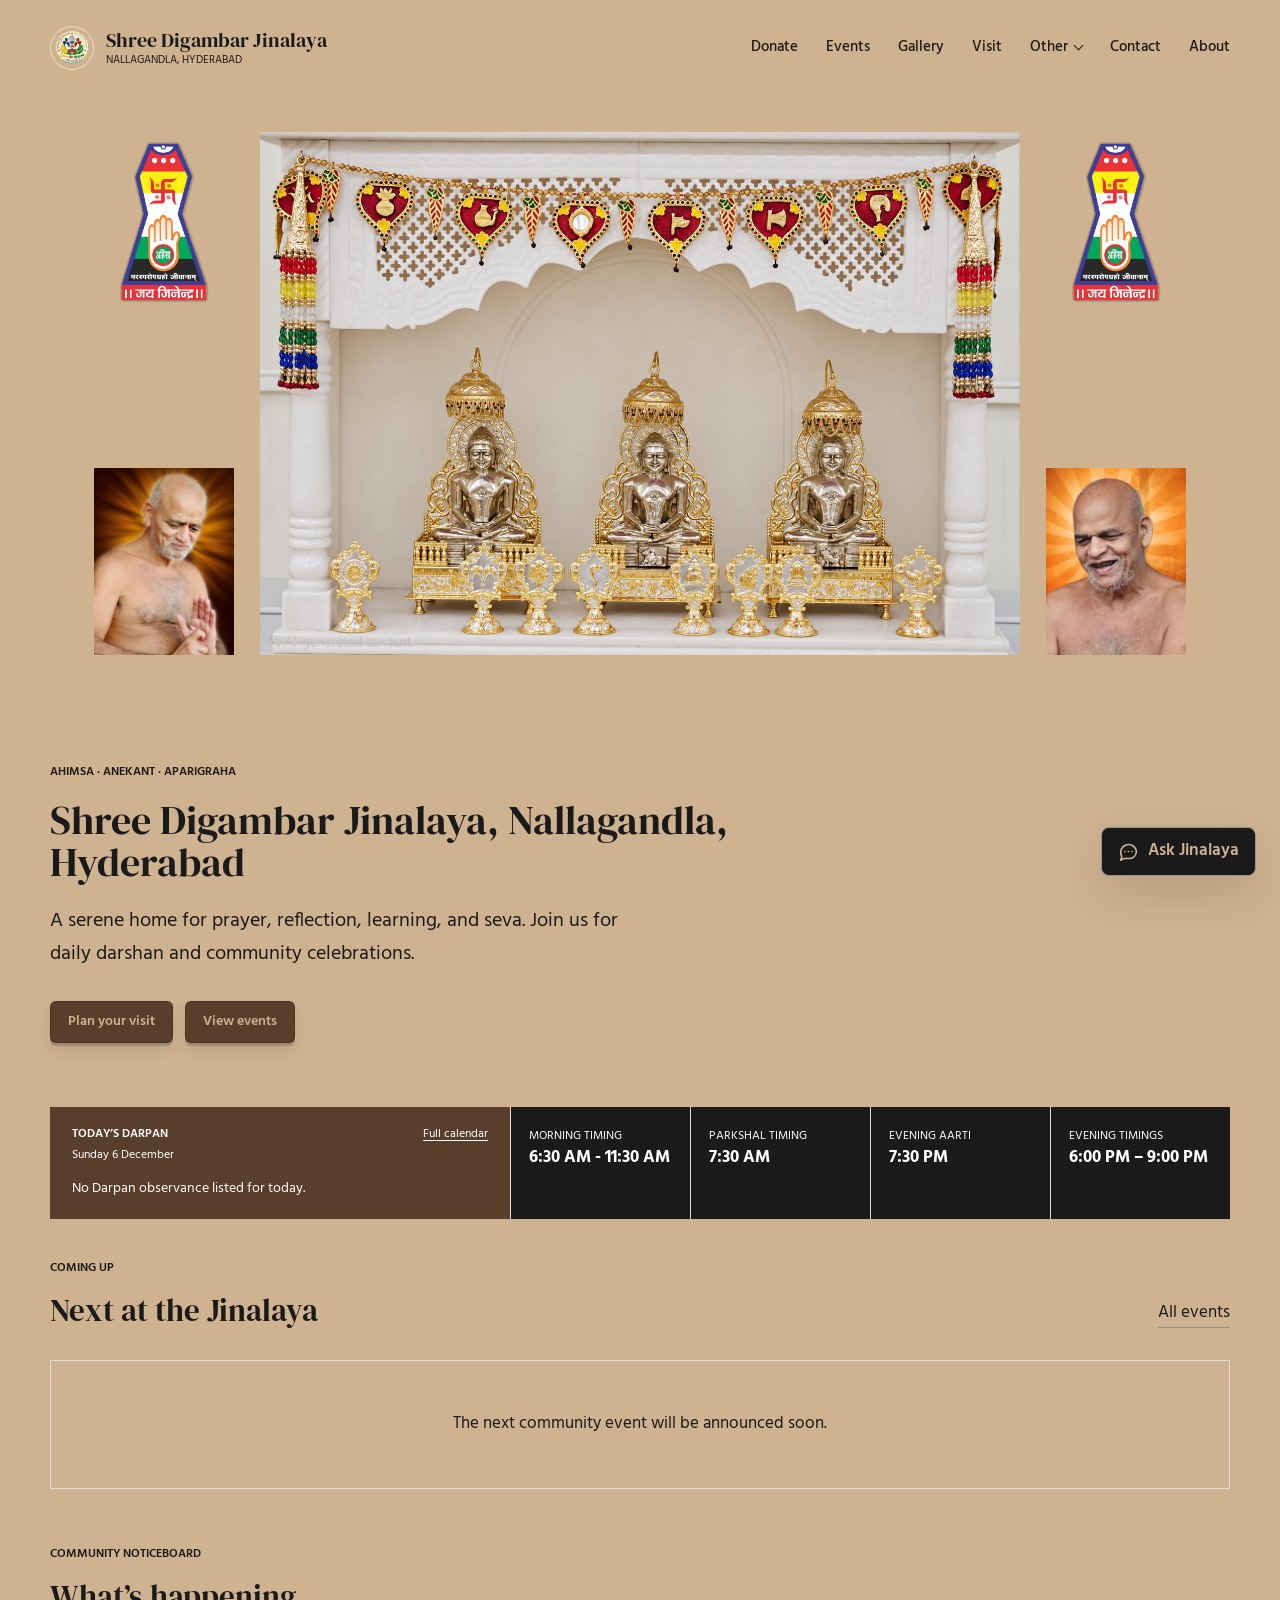
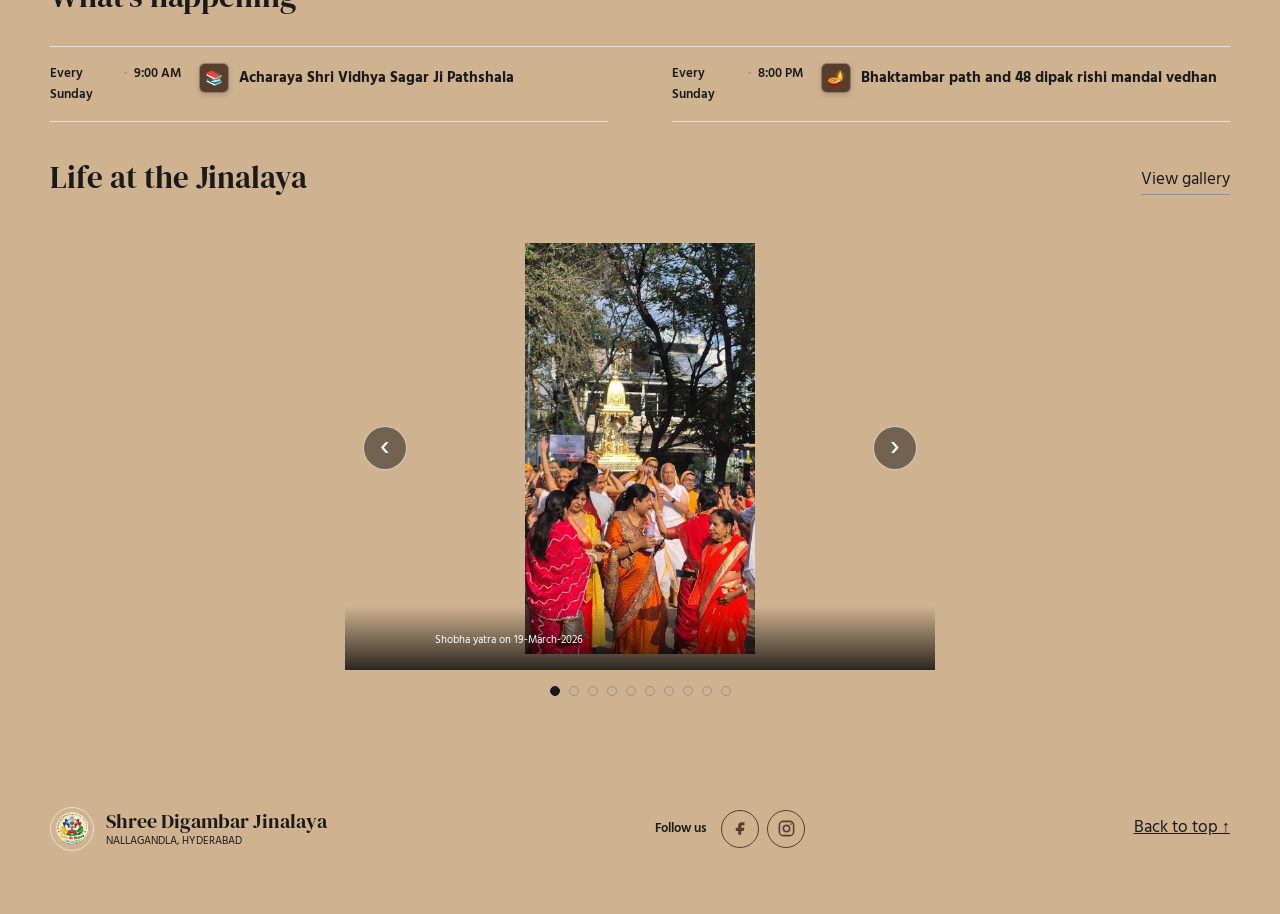
==== commit def2281c: "v0.2" ====
--- a/index.html
+++ b/index.html
@@ -3,27 +3,79 @@
 <head>
   <meta charset="UTF-8" />
   <meta name="viewport" content="width=device-width, initial-scale=1.0" />
-  <meta name="description" content="Official website of Shree Digambar Jinalaya, Nallagandla, Hyderabad." />
-  <link rel="icon" href="data:image/svg+xml,<svg xmlns='http://www.w3.org/2000/svg' viewBox='0 0 64 64'><text y='50' font-size='48'>ॐ</text></svg>" />
+  <meta name="description" content="Shree Digambar Jinalaya is a Jain temple in Nallagandla, Hyderabad. Find darshan timings, Jain events, festivals, directions, announcements, and seva information." />
+  <meta name="robots" content="index, follow, max-image-preview:large, max-snippet:-1, max-video-preview:-1" />
+  <link rel="canonical" href="https://njj.org/" />
+  <meta property="og:type" content="website" />
+  <meta property="og:site_name" content="Shree Digambar Jinalaya" />
+  <meta property="og:title" content="Shree Digambar Jinalaya | Jain Temple in Nallagandla, Hyderabad" />
+  <meta property="og:description" content="Darshan timings, Jain events, festivals, directions, announcements, and seva information for Shree Digambar Jinalaya in Nallagandla, Hyderabad." />
+  <meta property="og:url" content="https://njj.org/" />
+  <meta property="og:image" content="https://njj.org/assets/images/Home/Vedi-transparent-clean.png?v=3" />
+  <meta property="og:image:alt" content="Vedi at Shree Digambar Jinalaya, Nallagandla, Hyderabad" />
+  <meta property="og:locale" content="en_IN" />
+  <meta name="twitter:card" content="summary_large_image" />
+  <meta name="twitter:title" content="Shree Digambar Jinalaya | Nallagandla, Hyderabad" />
+  <meta name="twitter:description" content="Darshan timings, events, festivals, directions, announcements, and seva information." />
+  <meta name="twitter:image" content="https://njj.org/assets/images/Home/Vedi-transparent-clean.png?v=3" />
+  <link rel="icon" type="image/png" href="assets/images/Home/Logo.png" />
   <script>(()=>{const p=new URLSearchParams(location.search).get("scoutTheme");document.documentElement.dataset.theme=p||(matchMedia("(prefers-color-scheme: dark)").matches?"dark":"light")})();</script>
-  <title>Shree Digambar Jinalaya, Nallagandla, Hyderabad</title>
+  <title>Shree Digambar Jinalaya | Jain Temple in Nallagandla, Hyderabad</title>
+  <script type="application/ld+json">
+    {
+      "@context": "https://schema.org",
+      "@type": "PlaceOfWorship",
+      "@id": "https://njj.org/#jinalaya",
+      "name": "Shree Digambar Jinalaya",
+      "alternateName": "Shree Digambar Jinalaya, Nallagandla",
+      "url": "https://njj.org/",
+      "image": "https://njj.org/assets/images/Home/Vedi-transparent-clean.png?v=3",
+      "description": "A Digambar Jain temple in Nallagandla, Hyderabad for darshan, worship, learning, festivals, and community seva.",
+      "telephone": "+91-92815-06415",
+      "email": "contact.djjfd@gmail.com",
+      "address": {
+        "@type": "PostalAddress",
+        "streetAddress": "598, HUDA Layout, DSR Park Ridge Lane, Near Nakshatra Apartments",
+        "addressLocality": "Nallagandla",
+        "addressRegion": "Telangana",
+        "postalCode": "500019",
+        "addressCountry": "IN"
+      },
+      "sameAs": [
+        "https://www.facebook.com/share/1C2J84jZey/",
+        "https://www.instagram.com/jainjinalaya.nallagandla"
+      ]
+    }
+  </script>
   <link rel="preconnect" href="https://fonts.googleapis.com" />
   <link rel="preconnect" href="https://fonts.gstatic.com" crossorigin />
   <link href="https://fonts.googleapis.com/css2?family=DM+Serif+Display&family=Hind:wght@400;500;600&display=swap" rel="stylesheet" />
-  <link rel="stylesheet" href="styles.css" />
+  <link rel="stylesheet" href="styles.css?v=14" />
 </head>
 <body>
   <a class="skip-link" href="#main-content">Skip to content</a>
-  <header class="site-header" id="top"><div class="header-inner">
-    <a class="brand" href="index.html" aria-label="Temple home"><span class="brand-mark" aria-hidden="true">卐</span><span><strong data-temple-name>Shree Digambar Jinalaya</strong><small>Nallagandla, Hyderabad</small></span></a>
-    <button class="menu-button" type="button" aria-expanded="false" aria-controls="primary-nav"><span class="menu-icon" aria-hidden="true"></span><span class="sr-only">Open navigation</span></button>
-    <nav id="primary-nav" aria-label="Primary navigation"><a class="nav-donate" href="donate.html">Donate</a><a href="events.html">Events</a><a href="gallery.html">Gallery</a><a href="visit.html">Visit</a><a href="contact.html">Contact</a><a href="about.html">About</a></nav>
-  </div></header>
   <main id="main-content">
     <section class="hero" aria-labelledby="hero-title">
-      <div class="hero-media"><img class="hero-guide-image hero-guide-image-left" src="assets/images/Home/VidhyaSagarMaharaj.png" alt="Acharya Shri Vidyasagar Maharaj" /><img id="hero-image" class="hero-image" src="" alt="" /><img class="hero-guide-image hero-guide-image-right" src="assets/images/Home/SamaySagar.png" alt="Acharya Shri Samay Sagar Maharaj" /></div>
+      <div class="hero-media">
+        <div class="hero-guide-stack hero-guide-stack-left">
+          <img class="hero-guide-logo" src="assets/images/Home/JainLogo.png" alt="" aria-hidden="true" />
+          <img class="hero-guide-image" src="assets/images/Home/VidhyaSagarMaharaj.png" alt="Acharya Shri Vidyasagar Maharaj" />
+        </div>
+        <img id="hero-image" class="hero-image" src="" alt="" />
+        <div class="hero-guide-stack hero-guide-stack-right">
+          <img class="hero-guide-logo" src="assets/images/Home/JainLogo.png" alt="" aria-hidden="true" />
+          <img class="hero-guide-image" src="assets/images/Home/SamaySagar.png" alt="Acharya Shri Samay Sagar Maharaj" />
+        </div>
+      </div>
       <div class="hero-content reveal"><p class="eyebrow">Ahimsa · Anekant · Aparigraha</p><h1 id="hero-title"></h1><p id="hero-welcome" class="hero-copy"></p><div class="hero-actions"><a class="button button-primary" href="visit.html">Plan your visit</a><a class="button button-primary" href="events.html">View events</a></div></div>
-      <div class="darshan-strip" aria-label="Temple timings"><div><span>Morning timing</span><strong id="opening-time"></strong></div><div><span>Evening aarti</span><strong id="aarti-time"></strong></div><div><span>Evening timings</span><strong id="evening-hours"></strong></div></div>
+      <div class="home-daily-row">
+        <section class="today-darpan" aria-labelledby="today-darpan-heading">
+          <div class="today-darpan-heading"><span id="today-darpan-heading">Today’s Darpan</span><a href="festivals.html">Full calendar</a></div>
+          <time id="today-darpan-date"></time>
+          <div id="today-darpan-list"></div>
+        </section>
+        <div class="darshan-strip" aria-label="Temple timings"><div><span>Morning timing</span><strong id="opening-time"></strong></div><div><span>Parkshal timing</span><strong id="parkshal-time"></strong></div><div><span>Evening aarti</span><strong id="aarti-time"></strong></div><div><span>Evening timings</span><strong id="evening-hours"></strong></div></div>
+      </div>
     </section>
     <section class="section next-event-section" aria-labelledby="next-event-heading">
       <div class="section-heading reveal"><div><p class="eyebrow">Coming up</p><h2 id="next-event-heading">Next at the Jinalaya</h2></div><a class="text-link" href="events.html">All events</a></div>
@@ -50,8 +102,9 @@
       <p></p>
     </dialog>
   </main>
-	<script src="content.js"></script>
-  <script src="shared-layout.js?v=2"></script>
-	<script src="image-data.js?v=2"></script>
-  <script src="app.js?v=3"></script></body>
+  <script src="content.js?v=5"></script>
+  <script src="shared-layout.js?v=6"></script>
+  <script src="gallery-data.js?v=2"></script>
+  <script src="festival-data.js?v=2"></script>
+  <script src="app.js?v=12"></script></body>
 </html>
--- a/styles.css
+++ b/styles.css
@@ -72,7 +72,7 @@
 .site-header { position: relative; z-index: 10; width: 100%; background: var(--cp-bg); color: var(--cp-accent-fg); }
 .header-inner { width: min(1180px, calc(100% - 40px)); height: 96px; margin: auto; display: flex; align-items: center; justify-content: space-between; }
 .brand { display: inline-flex; align-items: center; gap: 12px; text-decoration: none; line-height: 1.1; }
-.brand-mark { display: grid; place-items: center; width: 44px; aspect-ratio: 1; border: 1px solid var(--cp-sheen); border-radius: 50%; font-family: Georgia, serif; font-size: 1.25rem; }
+.brand-mark { display: grid; place-items: center; width: 44px; aspect-ratio: 1; border: 1px solid var(--cp-sheen); border-radius: 50%; object-fit: cover; }
 .brand strong, .brand small { display: block; }
 .brand strong { font-family: "DM Serif Display", Georgia, serif; font-size: 1.25rem; font-weight: 400; }
 .brand small { margin-top: 4px; font-size: 0.68rem; letter-spacing: 0; text-transform: uppercase; }
@@ -97,23 +97,40 @@
 .menu-icon::after { transform: translateY(4px); }
 
 .hero { color: var(--cp-accent-fg); background: #CFB290; }
-.hero-media { display: grid; min-height: 340px; grid-template-columns: minmax(56px, 1fr) minmax(0, 760px) minmax(56px, 1fr); place-items: center; gap: clamp(8px, 2vw, 28px); padding: 36px 20px; background: #cfb290; }
-.hero-guide-image { display: block; width: min(180px, 100%); max-height: 300px; object-fit: contain; }
-.hero-guide-image-left { grid-column: 1; justify-self: end; }
-.hero-guide-image-right { grid-column: 3; justify-self: start; }
-.hero-image { grid-column: 2; display: block; width: 100%; height: auto; }
+.hero-media { display: grid; min-height: 340px; grid-template-columns: minmax(56px, 1fr) minmax(0, 760px) minmax(56px, 1fr); align-items: stretch; justify-items: center; gap: clamp(8px, 2vw, 28px); padding: 36px 20px; background: #cfb290; }
+.hero-guide-stack { display: grid; width: min(140px, 100%); align-self: stretch; grid-template-rows: auto 1fr auto; justify-items: center; }
+.hero-guide-stack-left { grid-column: 1; justify-self: end; }
+.hero-guide-stack-right { grid-column: 3; justify-self: start; }
+.hero-guide-logo { width: min(180px, 130%); max-width: none; height: auto; object-fit: contain; }
+.hero-guide-image { grid-row: 3; width: 100%; aspect-ratio: 3 / 4; object-fit: cover; object-position: center top; }
+.hero-image { grid-column: 2; display: block; width: 100%; height: auto; align-self: start; }
 .hero-content { width: min(1180px, calc(100% - 40px)); margin: 0 auto; padding: 72px 0 64px; }
 .eyebrow { margin-bottom: 16px; color: var(--cp-accent); font-size: 0.78rem; font-weight: 600; letter-spacing: 0; text-transform: uppercase; }
 .hero .eyebrow { color: var(--cp-accent-fg); }
 h1 { max-width: 820px; margin-bottom: 22px; font-size: clamp(1.19rem, 3.15vw, 2.66rem); }
 .hero-copy { max-width: 610px; margin-bottom: 30px; font-size: clamp(1.05rem, 2vw, 1.28rem); }
 .hero-actions { display: flex; flex-wrap: wrap; gap: 12px; }
-.button { min-height: 48px; display: inline-flex; align-items: center; justify-content: center; padding: 11px 22px; border: 1px solid transparent; border-radius: 0.625rem; text-decoration: none; font-weight: 600; }
+.button { min-height: 42px; display: inline-flex; align-items: center; justify-content: center; padding: 8px 17px; border: 1px solid rgba(26, 26, 26, 0.32); border-radius: 6px; box-shadow: 0 3px 0 rgba(26, 26, 26, 0.2), 0 7px 14px rgba(26, 26, 26, 0.1); font-size: 0.9rem; line-height: 1.2; text-decoration: none; font-weight: 600; cursor: pointer; transition: background-color 180ms ease, border-color 180ms ease, box-shadow 180ms ease, transform 180ms ease; }
+.button:hover { box-shadow: 0 4px 0 rgba(26, 26, 26, 0.22), 0 9px 18px rgba(26, 26, 26, 0.14); transform: translateY(-1px); }
+.button:active { box-shadow: 0 1px 0 rgba(26, 26, 26, 0.2), 0 3px 7px rgba(26, 26, 26, 0.1); transform: translateY(2px); }
+.button:focus-visible { outline: 2px solid var(--cp-text); outline-offset: 3px; }
 .button-primary, .festival-calendar-day.has-events { background: #593E2B; color: var(--cp-bg); }
-.button-primary:hover { background: #493222; }
+.button-primary:hover { background: #493222; border-color: #493222; }
 .button-quiet { border-color: var(--cp-sheen); background: var(--cp-panel); color: #ffffff; }
-.darshan-strip { display: grid; width: min(720px, calc(100% - 40px)); margin: 0 max(20px, calc((100% - 1180px) / 2)) 0 auto; grid-template-columns: repeat(3, 1fr); background: #1a1a1a; color: #ffffff; }
-.darshan-strip div { min-width: 165px; padding: 20px 24px; border-left: 1px solid var(--cp-border); }
+.home-daily-row { display: grid; width: min(1180px, calc(100% - 40px)); margin: 0 auto; grid-template-columns: minmax(280px, 1fr) minmax(0, 720px); align-items: stretch; }
+.today-darpan { min-width: 0; padding: 18px 22px; background: #593e2b; color: #ffffff; }
+.today-darpan-heading { display: flex; align-items: center; justify-content: space-between; gap: 16px; }
+.today-darpan-heading span { font-size: 0.72rem; font-weight: 600; text-transform: uppercase; }
+.today-darpan-heading a { color: #ffffff; font-size: 0.72rem; text-underline-offset: 3px; }
+.today-darpan > time { display: block; margin-top: 3px; color: #ffffff; font-size: 0.78rem; }
+#today-darpan-list { display: grid; gap: 8px; margin-top: 12px; }
+#today-darpan-list article { display: grid; grid-template-columns: auto minmax(0, 1fr); gap: 1px 10px; }
+#today-darpan-list article span { grid-row: 1 / span 2; align-self: center; padding-right: 10px; border-right: 1px solid rgba(255, 255, 255, 0.35); font-size: 0.68rem; }
+#today-darpan-list article strong, #today-darpan-list article small { overflow-wrap: anywhere; }
+#today-darpan-list article small { color: #ffffff; }
+#today-darpan-list p { margin: 0; color: #ffffff; font-size: 0.88rem; }
+.darshan-strip { display: grid; grid-template-columns: repeat(4, minmax(0, 1fr)); background: #1a1a1a; color: #ffffff; }
+.darshan-strip div { min-width: 0; padding: 20px 18px; border-left: 1px solid var(--cp-border); }
 .darshan-strip span, .darshan-strip strong { display: block; }
 .darshan-strip span { color: #ffffff; font-size: 0.72rem; text-transform: uppercase; }
 
@@ -137,12 +154,17 @@
 .next-event-actions { display: flex; max-width: 210px; flex-direction: column; align-items: stretch; gap: 10px; text-align: center; }
 .next-event-actions .text-link { align-self: center; margin-top: 5px; }
 
-.announcement-list { border-top: 1px solid var(--cp-border); }
-.announcement-item { display: grid; grid-template-columns: minmax(160px, 0.32fr) 1fr; gap: 30px; padding: 12px 0; border-bottom: 1px solid var(--cp-border); }
+.announcement-list { display: grid; grid-template-columns: repeat(2, minmax(0, 1fr)); column-gap: clamp(28px, 5vw, 64px); border-top: 1px solid var(--cp-border); }
+.announcement-item { display: grid; min-width: 0; grid-template-columns: minmax(118px, 0.32fr) minmax(0, 1fr); gap: 18px; padding: 16px 0; border-bottom: 1px solid var(--cp-border); }
 .announcement-item[hidden] { display: none; }
-.announcement-date { margin: 0; color: var(--cp-accent); font-size: 0.82rem; font-weight: 600; }
+.announcement-date { display: flex; margin: 0; color: var(--cp-accent); font-size: 0.82rem; font-weight: 600; }
+.announcement-date span + span::before { margin: 0 7px; color: var(--cp-border-strong); content: "·"; }
+.announcement-time { white-space: nowrap; }
 .announcement-item h3 { margin: 0; font-size: 0.945rem; }
-.announcement-item h3 + p { margin: 7px 0 0; color: var(--cp-text-muted); }
+.announcement-line { display: flex; min-width: 0; align-items: center; gap: 10px; }
+.announcement-icon { display: inline-grid; width: 30px; height: 30px; flex: 0 0 30px; place-items: center; border: 1px solid rgba(255, 255, 255, 0.32); border-radius: 6px; background: #593e2b; box-shadow: 0 2px 5px rgba(26, 26, 26, 0.18); color: #ffffff; font-family: "Segoe UI Emoji", "Apple Color Emoji", sans-serif; font-size: 0.92rem; line-height: 1; }
+.announcement-activities { display: grid; gap: 7px; margin-top: 8px; color: var(--cp-text-muted); font-size: 0.92rem; }
+.announcement-activities .announcement-icon { width: 26px; height: 26px; flex-basis: 26px; font-size: 0.8rem; }
 .announcement-toggle { margin-top: 24px; padding: 4px 0; }
 
 .page-masthead { background: var(--cp-bg); color: var(--cp-accent-fg); }
@@ -211,8 +233,8 @@
 .temple-card-heading { display: flex; align-items: center; justify-content: space-between; gap: 20px; }
 .temple-card-heading span { color: #593e2b; font-family: "DM Serif Display", Georgia, serif; font-size: 1.45rem; }
 .temple-card-heading p { margin: 0; padding: 3px 8px; border: 1px solid var(--cp-border-strong); border-radius: 999px; font-size: 0.7rem; font-weight: 600; }
-.temple-card-details { display: grid; grid-template-columns: minmax(0, 1fr) 180px; align-items: start; gap: 20px; margin-bottom: 20px; }
-.temple-card-image { width: 180px; aspect-ratio: 16 / 9; background: var(--cp-surface-soft); object-fit: contain; }
+.temple-card-details { display: grid; grid-template-columns: minmax(0, 1fr) minmax(180px, 45%); align-items: start; gap: 20px; margin-bottom: 20px; }
+.temple-card-image { width: 100%; height: auto; background: var(--cp-surface-soft); }
 .temple-directory-card h3 { max-width: 520px; margin: 20px 0; font-family: "DM Serif Display", Georgia, serif; font-size: 1.2rem; font-weight: 400; }
 .temple-directory-card address { display: grid; min-width: 0; gap: 4px; color: var(--cp-text-muted); font-style: normal; overflow-wrap: anywhere; }
 .temple-directory-card address strong { color: var(--cp-text); font-size: 0.75rem; text-transform: uppercase; }
@@ -319,6 +341,7 @@
 .gallery-grid { display: grid; grid-template-columns: repeat(3, minmax(0, 1fr)); gap: 12px; }
 .gallery-item { position: relative; width: 100%; aspect-ratio: 4 / 3; overflow: hidden; padding: 8px; border: 2px solid #593e2b; border-radius: 4px; background: var(--cp-bg); box-shadow: 0 5px 14px rgba(26, 26, 26, 0.16); cursor: zoom-in; transition: border-color 220ms ease, box-shadow 220ms ease, transform 220ms ease; }
 .gallery-item img { width: 100%; height: 100%; object-fit: contain; transition: transform 450ms ease; }
+.gallery-item-caption { position: absolute; right: 8px; bottom: 8px; left: 8px; padding: 30px 12px 10px; background: linear-gradient(transparent, rgba(0, 0, 0, 0.78)); color: #ffffff; font-family: "Hind", sans-serif; font-size: 0.68rem; line-height: 1.3; text-align: center; }
 .gallery-item:hover { border-color: #1a1a1a; box-shadow: 0 8px 20px rgba(26, 26, 26, 0.24); transform: translateY(-2px); }
 .gallery-item:hover img { transform: scale(1.025); }
 .gallery-toolbar { display: flex; align-items: center; justify-content: space-between; gap: 20px; margin-bottom: 32px; }
@@ -337,7 +360,7 @@
 .home-slide.is-active { opacity: 1; visibility: visible; }
 .home-slide-open { width: 100%; height: 100%; padding: 0; border: 0; background: transparent; cursor: zoom-in; }
 .home-slide-open img { width: 100%; height: 100%; padding: 16px; object-fit: contain; }
-.home-slide figcaption { position: absolute; right: 0; bottom: 0; left: 0; padding: 28px 90px 22px; background: linear-gradient(transparent, rgba(0, 0, 0, 0.78)); color: #ffffff; }
+.home-slide figcaption { position: absolute; right: 0; bottom: 0; left: 0; padding: 28px 90px 22px; background: linear-gradient(transparent, rgba(0, 0, 0, 0.78)); color: #ffffff; font-size: 0.68rem; line-height: 1.3; }
 .slideshow-button { position: absolute; top: 50%; z-index: 2; display: grid; width: 44px; height: 44px; place-items: center; padding: 0; border: 1px solid rgba(255, 255, 255, 0.65); border-radius: 50%; background: rgba(0, 0, 0, 0.45); color: #ffffff; cursor: pointer; font-size: 2rem; line-height: 1; transform: translateY(-50%); }
 .slideshow-previous { left: 18px; }
 .slideshow-next { right: 18px; }
@@ -354,8 +377,10 @@
 .upload-zone strong, .upload-zone span { display: block; }
 .upload-zone span { color: var(--cp-text-muted); }
 .manager-actions { display: flex; flex-wrap: wrap; gap: 12px; margin: 24px 0; }
-.button-secondary { border-color: var(--cp-border-strong); background: var(--cp-surface); color: var(--cp-text); cursor: pointer; }
-.button-danger { border-color: var(--cp-danger); background: transparent; color: var(--cp-danger); cursor: pointer; }
+.button-secondary { border-color: var(--cp-border-strong); background: var(--cp-surface); color: var(--cp-text); }
+.button-secondary:hover { border-color: var(--cp-text); background: rgba(255, 255, 255, 0.16); }
+.button-danger { border-color: var(--cp-danger); background: transparent; color: var(--cp-danger); }
+.button-danger:hover { background: rgba(220, 38, 38, 0.08); }
 .manager-grid { display: grid; gap: 14px; }
 .manager-card { display: grid; grid-template-columns: 170px 1fr auto; gap: 20px; align-items: center; padding: 14px; border: 1px solid var(--cp-border); background: var(--cp-surface); }
 .manager-card img { width: 170px; height: 120px; object-fit: cover; }
@@ -376,7 +401,7 @@
 .visit-details div { display: flex; justify-content: space-between; gap: 20px; padding: 18px 0; border-top: 1px solid var(--cp-border-strong); }
 .visit-details span { color: var(--cp-text); }
 .visit-details .button { margin-top: 24px; }
-.seva-section { display: grid; grid-template-columns: 0.9fr 1.1fr; gap: clamp(50px, 10vw, 140px); padding-top: 3.25rem; padding-bottom: 0; }
+.seva-section { display: grid; grid-template-columns: minmax(0, 0.65fr) minmax(0, 1.35fr); gap: clamp(40px, 7vw, 96px); padding-top: 3.25rem; padding-bottom: 0; }
 .seva-options > div { position: relative; padding: 22px 0 22px 54px; border-top: 1px solid var(--cp-border); }
 .seva-options > div span { position: absolute; left: 0; color: var(--cp-accent); }
 .seva-options h3 { margin-bottom: 4px; }
@@ -385,7 +410,7 @@
 .seva-section + .payment-section .payment-inner { padding-top: 3.25rem; }
 .payment-intro { margin-bottom: 42px; }
 .payment-intro > p:last-child { margin: 24px 0 0; }
-.payment-options { display: grid; grid-template-columns: repeat(2, minmax(0, 1fr)); border-top: 1px solid var(--cp-border); }
+.payment-options { display: grid; grid-template-columns: minmax(0, 1fr); border-top: 1px solid var(--cp-border); }
 .payment-option { min-width: 0; padding: 28px; border-right: 1px solid var(--cp-border); border-bottom: 1px solid var(--cp-border); }
 .payment-option:first-child { border-left: 1px solid var(--cp-border); }
 .payment-number { margin-bottom: 24px; color: var(--cp-accent); font-size: 0.78rem; }
@@ -395,11 +420,6 @@
 .bank-details dt { color: var(--cp-text); }
 .bank-details dd { min-width: 0; margin: 0; overflow-wrap: anywhere; }
 .copy-button { margin-left: 8px; padding: 3px 8px; border: 1px solid var(--cp-border-strong); border-radius: 0.625rem; background: transparent; color: var(--cp-text); cursor: pointer; font-size: 0.72rem; }
-.upi-qr { display: grid; width: min(260px, 100%); aspect-ratio: 1; place-items: center; margin-inline: auto; padding: 16px; border: 1px solid var(--cp-border);  }
-.upi-qr img { width: 100%; height: 100%; object-fit: contain; }
-.upi-qr p { margin: 0; color: var(--cp-text); text-align: center; }
-.upi-id { margin: 14px 0 0; text-align: center; overflow-wrap: anywhere; }
-.upi-pay-link { display: flex; width: fit-content; margin: 20px auto 0; }
 
 .contact-band { background: var(--cp-bg); color: var(--cp-accent-fg); }
 .contact-band .eyebrow { color: var(--cp-accent-fg); }
@@ -427,6 +447,32 @@
 .social-link .social-icon-dot { fill: currentColor; stroke: none; }
 .mobile-quick-actions { display: none; }
 
+.assistant-launcher { position: fixed; right: 24px; bottom: 24px; z-index: 40; display: inline-flex; min-height: 48px; align-items: center; gap: 9px; padding: 10px 16px; border: 1px solid var(--cp-border-strong); border-radius: 8px; background: var(--cp-text); color: var(--cp-bg); box-shadow: var(--cp-shadow); cursor: pointer; font-weight: 600; }
+.assistant-launcher.is-hidden { display: none; }
+.assistant-launcher svg, .assistant-form button svg { width: 21px; height: 21px; fill: none; stroke: currentColor; stroke-linecap: round; stroke-linejoin: round; stroke-width: 1.8; }
+.assistant-panel { position: fixed; right: 24px; bottom: 24px; z-index: 40; display: grid; width: min(390px, calc(100% - 32px)); max-height: min(650px, calc(100vh - 48px)); grid-template-rows: auto minmax(160px, 1fr) auto auto; overflow: hidden; border: 1px solid var(--cp-border-strong); border-radius: 8px; background: var(--cp-surface); box-shadow: var(--cp-shadow); color: var(--cp-text); }
+.assistant-panel[hidden] { display: none; }
+.assistant-header { display: flex; align-items: center; justify-content: space-between; gap: 16px; padding: 18px 20px; border-bottom: 1px solid var(--cp-border); }
+.assistant-eyebrow { display: block; margin-bottom: 2px; color: var(--cp-text-muted); font-size: 0.7rem; font-weight: 600; text-transform: uppercase; }
+.assistant-header h2 { margin: 0; font-family: "DM Serif Display", Georgia, serif; font-size: 1.25rem; }
+.assistant-close { display: grid; width: 38px; height: 38px; flex: 0 0 auto; place-items: center; padding: 0; border: 1px solid var(--cp-border); border-radius: 50%; background: transparent; cursor: pointer; font-size: 1.45rem; line-height: 1; }
+.assistant-messages { display: flex; min-height: 0; flex-direction: column; gap: 12px; padding: 18px; overflow-y: auto; overscroll-behavior: contain; }
+.assistant-message { max-width: 92%; }
+.assistant-message p { margin: 0; }
+.assistant-message-bot { align-self: flex-start; }
+.assistant-message-user { align-self: flex-end; padding: 9px 12px; border-radius: 8px 8px 2px 8px; background: var(--cp-text); color: var(--cp-bg); }
+.assistant-result { display: grid; gap: 4px; margin-top: 10px; padding: 11px 12px; border: 1px solid var(--cp-border); border-radius: 6px; background: var(--cp-surface-soft); color: var(--cp-text); text-decoration: none; }
+.assistant-result:hover, .assistant-result:focus-visible { border-color: var(--cp-border-strong); }
+.assistant-result strong { font-size: 0.9rem; }
+.assistant-result span { display: -webkit-box; overflow: hidden; color: var(--cp-text-muted); font-size: 0.8rem; line-height: 1.45; -webkit-box-orient: vertical; -webkit-line-clamp: 3; }
+.assistant-result .assistant-result-action { display: block; margin-top: 3px; overflow: visible; color: var(--cp-text); font-weight: 600; -webkit-line-clamp: unset; }
+.assistant-suggestions { display: flex; gap: 7px; padding: 0 18px 14px; overflow-x: auto; }
+.assistant-suggestions button { flex: 0 0 auto; padding: 6px 9px; border: 1px solid var(--cp-border-strong); border-radius: 6px; background: transparent; cursor: pointer; font-size: 0.74rem; }
+.assistant-form { display: grid; grid-template-columns: minmax(0, 1fr) 44px; gap: 8px; padding: 12px; border-top: 1px solid var(--cp-border); }
+.assistant-form input { width: 100%; min-width: 0; min-height: 44px; padding: 9px 11px; border: 1px solid var(--cp-border-strong); border-radius: 6px; background: var(--cp-surface); color: var(--cp-text); font: inherit; }
+.assistant-form button { display: grid; width: 44px; height: 44px; place-items: center; padding: 0; border: 1px solid var(--cp-text); border-radius: 6px; background: var(--cp-text); color: var(--cp-bg); cursor: pointer; }
+.assistant-launcher:focus-visible, .assistant-close:focus-visible, .assistant-suggestions button:focus-visible, .assistant-form input:focus, .assistant-form button:focus-visible { outline: 2px solid var(--cp-text); outline-offset: 2px; }
+
 dialog { width: min(1000px, calc(100% - 32px)); padding: 0; border: 1px solid var(--cp-border); background: var(--cp-surface); color: var(--cp-text); }
 dialog::backdrop { background: var(--cp-overlay); }
 dialog img { width: 100%; max-height: 78vh; object-fit: contain; background: var(--cp-text); }
@@ -447,6 +493,7 @@
   .hero-media { min-height: 0; padding: 24px 16px; }
   .hero-content { padding: 54px 0 48px; }
   h1 { font-size: clamp(1.12rem, 5.6vw, 1.82rem); }
+  .home-daily-row { grid-template-columns: 1fr; }
   .darshan-strip { grid-template-columns: 1fr; }
   .darshan-strip div { min-width: 0; padding: 10px 16px; border-top: 1px solid var(--cp-border); border-left: 0;}
   .announcement-bar { grid-template-columns: 1fr; gap: 2px; }
@@ -455,6 +502,7 @@
   .next-event-actions { grid-column: 1 / -1; max-width: none; flex-direction: row; flex-wrap: wrap; }
   .next-event-actions .button { flex: 1 1 140px; }
   .next-event-actions .text-link { flex-basis: 100%; width: fit-content; margin-top: 8px; }
+  .announcement-list { grid-template-columns: 1fr; }
   .announcement-item { grid-template-columns: 1fr; gap: 7px; }
   .section { padding: 32px 0; }
   .section-heading, .footer-inner { align-items: flex-start; flex-direction: column; }
@@ -505,8 +553,7 @@
   .directory-search { width: 100%; }
   .temple-directory-grid { grid-template-columns: 1fr; }
   .temple-directory-card { min-height: 0; }
-  .temple-card-details { grid-template-columns: minmax(0, 1fr) 140px; gap: 16px; }
-  .temple-card-image { width: 140px; }
+  .temple-card-details { grid-template-columns: minmax(0, 1fr) minmax(180px, 45%); gap: 16px; }
   .temple-card-actions { align-items: stretch; flex-direction: column; }
   .temple-card-actions .text-link { width: fit-content; }
   .festival-intro { align-items: flex-start; flex-direction: column; gap: 16px; }
@@ -528,6 +575,8 @@
   .mobile-quick-actions { position: fixed; top: auto; right: 12px; bottom: 12px; left: 12px; z-index: 20; display: grid; grid-template-columns: repeat(3, 1fr); gap: 0; padding: 0; overflow: hidden; border: 1px solid var(--cp-border); border-radius: 0.625rem; background: var(--cp-panel-strong); box-shadow: var(--cp-shadow); }
   .mobile-quick-actions a { min-width: 0; padding: 11px 6px; border-right: 1px solid var(--cp-border); color: var(--cp-text); text-align: center; text-decoration: none; font-size: 0.78rem; font-weight: 600; }
   .mobile-quick-actions a:last-child { border-right: 0; }
+  .assistant-launcher { right: 12px; bottom: 68px; }
+  .assistant-panel { right: 12px; bottom: 68px; width: calc(100% - 24px); max-height: calc(100vh - 88px); }
 }
 
 @media (prefers-reduced-motion: reduce) {
@@ -535,4 +584,8 @@
   .ticker-track { animation: none; }
   .reveal { opacity: 1; transform: none; transition: none; }
   .home-slide { transition: none; }
+}
+
+@media (max-width: 520px) {
+  .temple-card-details { grid-template-columns: 1fr; }
 }
